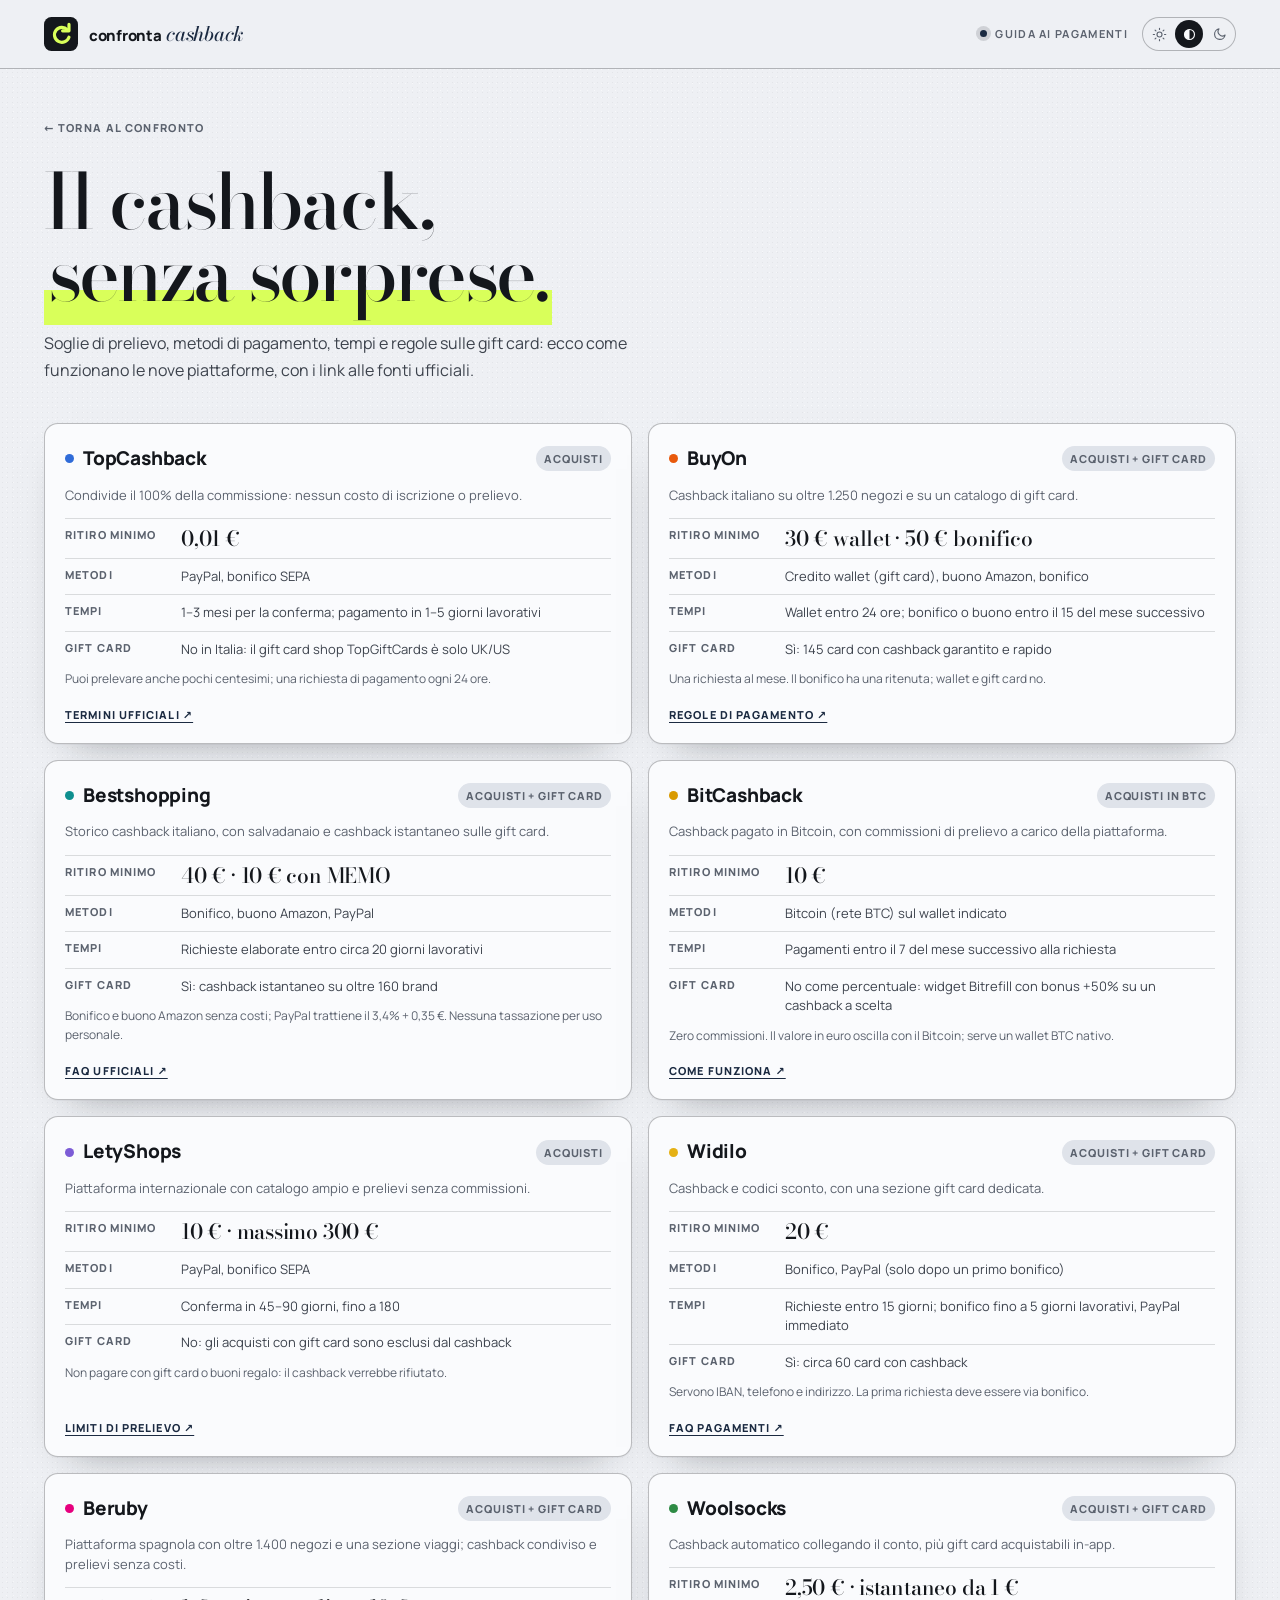
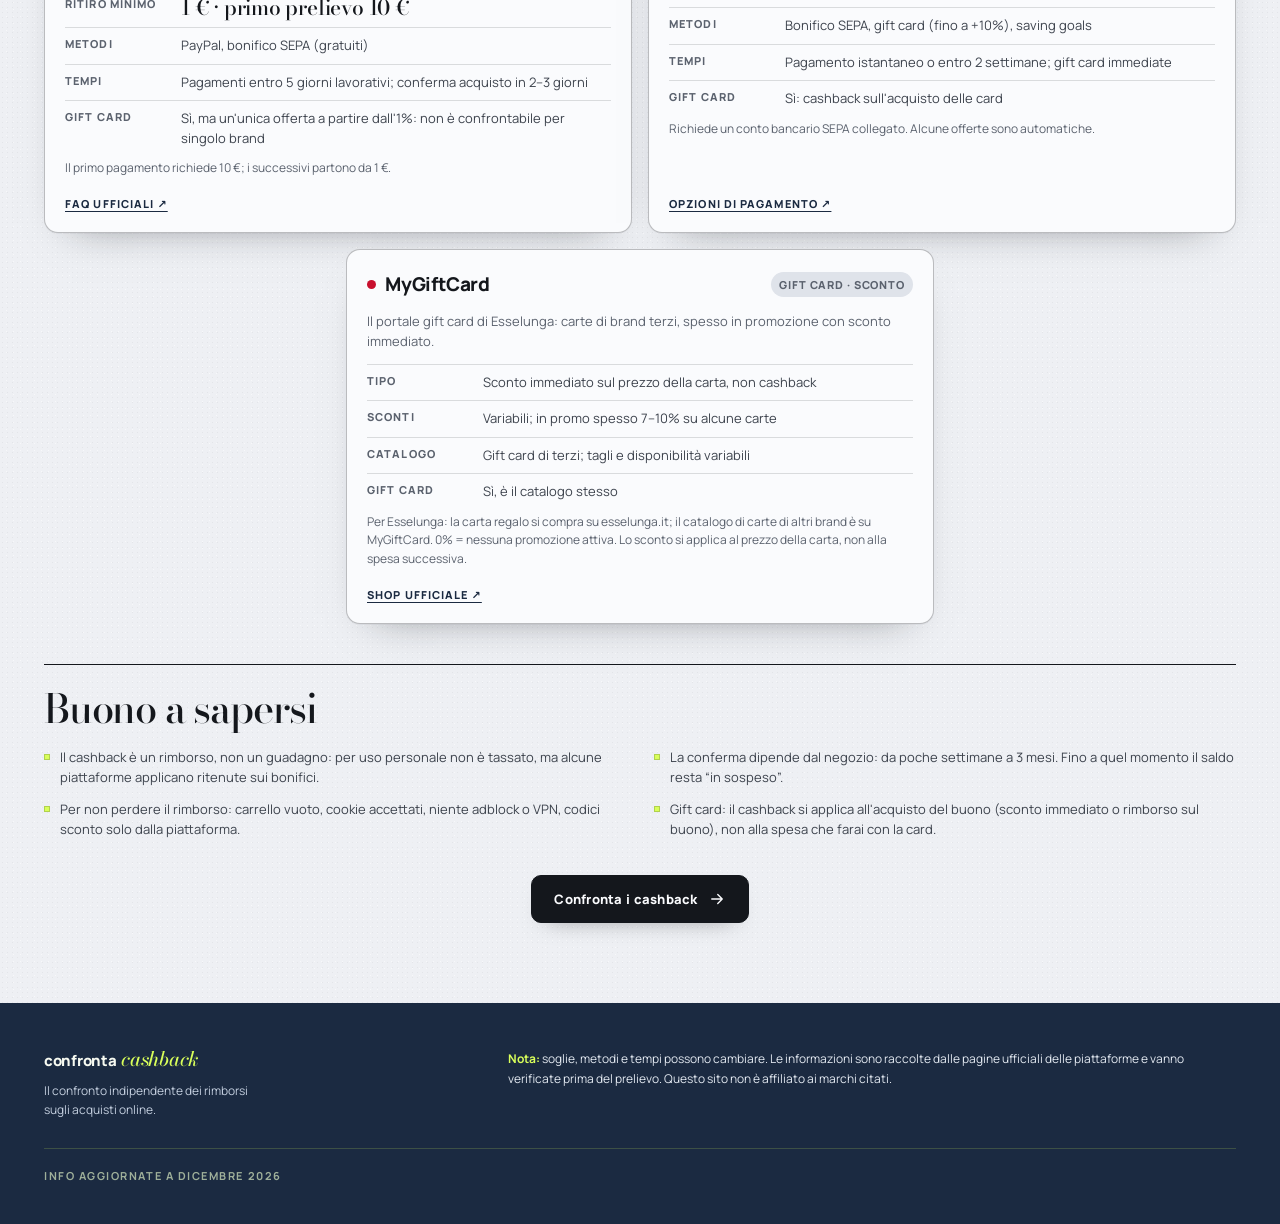
==== faq.html @ 0b1a6384 "data 2026-11-28T02:37:10Z" ====
<!DOCTYPE html>
<html lang="it">
<head>
  <meta charset="UTF-8" />
  <meta name="viewport" content="width=device-width, initial-scale=1" />
  <title>FAQ cashback — Soglie, prelievi e gift card | ConfrontaCashback</title>
  <meta name="description" content="Soglie minime di prelievo, metodi di pagamento, tempi e regole sulle gift card delle nove piattaforme di cashback e sconto confrontate." />
  <meta name="theme-color" content="#eef0f4" media="(prefers-color-scheme: light)" />
  <meta name="theme-color" content="#0e1216" media="(prefers-color-scheme: dark)" />
  <link rel="icon" href="favicon.svg" type="image/svg+xml" />
  <link rel="preload" href="fonts/bodoni-normal-latin.woff2" as="font" type="font/woff2" crossorigin />
  <link rel="preload" href="fonts/manrope-latin.woff2" as="font" type="font/woff2" crossorigin />
  <script src="theme.js?v=20261122"></script>
  <link rel="stylesheet" href="style.css?v=20261124f" />
</head>
<body>
  <a class="skip" href="#faq">Salta alle FAQ</a>

  <header class="topbar" id="topbar">
    <div class="wrap topbar-inner">
      <a class="brand" href="./" aria-label="ConfrontaCashback, home">
        <span class="brand-mark" aria-hidden="true">
          <svg viewBox="0 0 64 64" fill="none">
            <rect width="64" height="64" rx="14" fill="currentColor"/>
            <path d="M44 24a14 14 0 1 0 3 14" stroke="#D9FF5A" stroke-width="6" stroke-linecap="round"/>
            <path d="M47 14v12H35" stroke="#D9FF5A" stroke-width="6" stroke-linecap="round" stroke-linejoin="round"/>
          </svg>
        </span>
        <span class="brand-text"><span>confronta</span><strong>cashback</strong></span>
      </a>
      <div class="topbar-right">
        <p class="topbar-meta"><span class="live-dot" aria-hidden="true"></span><span>Guida ai pagamenti</span></p>
        <div class="theme-switch" role="group" aria-label="Tema">
          <button type="button" class="theme-btn" data-theme-choice="light" aria-label="Tema chiaro" aria-pressed="false" title="Tema chiaro">
            <svg viewBox="0 0 24 24" aria-hidden="true"><circle cx="12" cy="12" r="4" fill="none" stroke="currentColor" stroke-width="1.8"/><path d="M12 2v2M12 20v2M4.9 4.9l1.4 1.4M17.7 17.7l1.4 1.4M2 12h2M20 12h2M4.9 19.1l1.4-1.4M17.7 6.3l1.4-1.4" fill="none" stroke="currentColor" stroke-width="1.8" stroke-linecap="round"/></svg>
          </button>
          <button type="button" class="theme-btn" data-theme-choice="system" aria-label="Tema di sistema" aria-pressed="true" title="Segui il sistema">
            <svg viewBox="0 0 24 24" aria-hidden="true"><circle cx="12" cy="12" r="8" fill="none" stroke="currentColor" stroke-width="1.8"/><path d="M12 4a8 8 0 0 0 0 16z" fill="currentColor"/></svg>
          </button>
          <button type="button" class="theme-btn" data-theme-choice="dark" aria-label="Tema scuro" aria-pressed="false" title="Tema scuro">
            <svg viewBox="0 0 24 24" aria-hidden="true"><path d="M21 12.8A8.5 8.5 0 1 1 11.2 3a7 7 0 0 0 9.8 9.8z" fill="none" stroke="currentColor" stroke-width="1.8" stroke-linejoin="round"/></svg>
          </button>
        </div>
      </div>
    </div>
  </header>

  <main id="faq" class="wrap faq-page">
    <a class="back-link" href="./">← Torna al confronto</a>

    <header class="faq-hero">
      <h1>Il cashback,<br /><span class="h1-accent">senza sorprese.</span></h1>
      <p class="faq-intro">
        Soglie di prelievo, metodi di pagamento, tempi e regole sulle gift card:
        ecco come funzionano le nove piattaforme, con i link alle fonti ufficiali.
      </p>
    </header>

    <section class="faq-grid" aria-label="Regole delle piattaforme">

      <article class="faq-card">
        <header class="faq-card-head">
          <span class="pdot" style="--dot:#2f6bd8" aria-hidden="true"></span>
          <h2 id="topcashback">TopCashback</h2>
          <span class="faq-tag">Acquisti</span>
        </header>
        <p class="faq-desc">Condivide il 100% della commissione: nessun costo di iscrizione o prelievo.</p>
        <dl class="faq-list">
          <div><dt>Ritiro minimo</dt><dd class="faq-min">0,01 €</dd></div>
          <div><dt>Metodi</dt><dd>PayPal, bonifico SEPA</dd></div>
          <div><dt>Tempi</dt><dd>1–3 mesi per la conferma; pagamento in 1–5 giorni lavorativi</dd></div>
          <div><dt>Gift card</dt><dd>No in Italia: il gift card shop TopGiftCards è solo UK/US</dd></div>
        </dl>
        <p class="faq-note">Puoi prelevare anche pochi centesimi; una richiesta di pagamento ogni 24 ore.</p>
        <a class="faq-source" href="https://www.topcashback.it/termini/" target="_blank" rel="noopener">Termini ufficiali ↗</a>
      </article>

      <article class="faq-card">
        <header class="faq-card-head">
          <span class="pdot" style="--dot:#e8590c" aria-hidden="true"></span>
          <h2 id="buyon">BuyOn</h2>
          <span class="faq-tag">Acquisti + gift card</span>
        </header>
        <p class="faq-desc">Cashback italiano su oltre 1.250 negozi e su un catalogo di gift card.</p>
        <dl class="faq-list">
          <div><dt>Ritiro minimo</dt><dd class="faq-min">30 € wallet · 50 € bonifico</dd></div>
          <div><dt>Metodi</dt><dd>Credito wallet (gift card), buono Amazon, bonifico</dd></div>
          <div><dt>Tempi</dt><dd>Wallet entro 24 ore; bonifico o buono entro il 15 del mese successivo</dd></div>
          <div><dt>Gift card</dt><dd>Sì: 145 card con cashback garantito e rapido</dd></div>
        </dl>
        <p class="faq-note">Una richiesta al mese. Il bonifico ha una ritenuta; wallet e gift card no.</p>
        <a class="faq-source" href="https://www.buyon.it/support/quando-pagamento" target="_blank" rel="noopener">Regole di pagamento ↗</a>
      </article>

      <article class="faq-card">
        <header class="faq-card-head">
          <span class="pdot" style="--dot:#0e8f8f" aria-hidden="true"></span>
          <h2 id="bestshopping">Bestshopping</h2>
          <span class="faq-tag">Acquisti + gift card</span>
        </header>
        <p class="faq-desc">Storico cashback italiano, con salvadanaio e cashback istantaneo sulle gift card.</p>
        <dl class="faq-list">
          <div><dt>Ritiro minimo</dt><dd class="faq-min">40 € · 10 € con MEMO</dd></div>
          <div><dt>Metodi</dt><dd>Bonifico, buono Amazon, PayPal</dd></div>
          <div><dt>Tempi</dt><dd>Richieste elaborate entro circa 20 giorni lavorativi</dd></div>
          <div><dt>Gift card</dt><dd>Sì: cashback istantaneo su oltre 160 brand</dd></div>
        </dl>
        <p class="faq-note">Bonifico e buono Amazon senza costi; PayPal trattiene il 3,4% + 0,35 €. Nessuna tassazione per uso personale.</p>
        <a class="faq-source" href="https://it.bestshopping.com/faq.html" target="_blank" rel="noopener">FAQ ufficiali ↗</a>
      </article>

      <article class="faq-card">
        <header class="faq-card-head">
          <span class="pdot" style="--dot:#d99a00" aria-hidden="true"></span>
          <h2 id="bitcashback">BitCashback</h2>
          <span class="faq-tag">Acquisti in BTC</span>
        </header>
        <p class="faq-desc">Cashback pagato in Bitcoin, con commissioni di prelievo a carico della piattaforma.</p>
        <dl class="faq-list">
          <div><dt>Ritiro minimo</dt><dd class="faq-min">10 €</dd></div>
          <div><dt>Metodi</dt><dd>Bitcoin (rete BTC) sul wallet indicato</dd></div>
          <div><dt>Tempi</dt><dd>Pagamenti entro il 7 del mese successivo alla richiesta</dd></div>
          <div><dt>Gift card</dt><dd>No come percentuale: widget Bitrefill con bonus +50% su un cashback a scelta</dd></div>
        </dl>
        <p class="faq-note">Zero commissioni. Il valore in euro oscilla con il Bitcoin; serve un wallet BTC nativo.</p>
        <a class="faq-source" href="https://bitcashback.net/come-funziona" target="_blank" rel="noopener">Come funziona ↗</a>
      </article>

      <article class="faq-card">
        <header class="faq-card-head">
          <span class="pdot" style="--dot:#7c5cd6" aria-hidden="true"></span>
          <h2 id="letyshops">LetyShops</h2>
          <span class="faq-tag">Acquisti</span>
        </header>
        <p class="faq-desc">Piattaforma internazionale con catalogo ampio e prelievi senza commissioni.</p>
        <dl class="faq-list">
          <div><dt>Ritiro minimo</dt><dd class="faq-min">10 € · massimo 300 €</dd></div>
          <div><dt>Metodi</dt><dd>PayPal, bonifico SEPA</dd></div>
          <div><dt>Tempi</dt><dd>Conferma in 45–90 giorni, fino a 180</dd></div>
          <div><dt>Gift card</dt><dd>No: gli acquisti con gift card sono esclusi dal cashback</dd></div>
        </dl>
        <p class="faq-note">Non pagare con gift card o buoni regalo: il cashback verrebbe rifiutato.</p>
        <a class="faq-source" href="https://help.letyshops.com/hc/it/articles/212666685-Limiti-di-prelievo" target="_blank" rel="noopener">Limiti di prelievo ↗</a>
      </article>

      <article class="faq-card">
        <header class="faq-card-head">
          <span class="pdot" style="--dot:#e5b115" aria-hidden="true"></span>
          <h2 id="widilo">Widilo</h2>
          <span class="faq-tag">Acquisti + gift card</span>
        </header>
        <p class="faq-desc">Cashback e codici sconto, con una sezione gift card dedicata.</p>
        <dl class="faq-list">
          <div><dt>Ritiro minimo</dt><dd class="faq-min">20 €</dd></div>
          <div><dt>Metodi</dt><dd>Bonifico, PayPal (solo dopo un primo bonifico)</dd></div>
          <div><dt>Tempi</dt><dd>Richieste entro 15 giorni; bonifico fino a 5 giorni lavorativi, PayPal immediato</dd></div>
          <div><dt>Gift card</dt><dd>Sì: circa 60 card con cashback</dd></div>
        </dl>
        <p class="faq-note">Servono IBAN, telefono e indirizzo. La prima richiesta deve essere via bonifico.</p>
        <a class="faq-source" href="https://www.widilo.it/faq/i-miei-guadagni-e-pagamenti/tutto-cio-che-devi-sapere-sul-pagamento-del-tuo-saldo-cashback" target="_blank" rel="noopener">FAQ pagamenti ↗</a>
      </article>

      <article class="faq-card">
        <header class="faq-card-head">
          <span class="pdot" style="--dot:#e6007e" aria-hidden="true"></span>
          <h2 id="beruby">Beruby</h2>
          <span class="faq-tag">Acquisti + gift card</span>
        </header>
        <p class="faq-desc">Piattaforma spagnola con oltre 1.400 negozi e una sezione viaggi; cashback condiviso e prelievi senza costi.</p>
        <dl class="faq-list">
          <div><dt>Ritiro minimo</dt><dd class="faq-min">1 € · primo prelievo 10 €</dd></div>
          <div><dt>Metodi</dt><dd>PayPal, bonifico SEPA (gratuiti)</dd></div>
          <div><dt>Tempi</dt><dd>Pagamenti entro 5 giorni lavorativi; conferma acquisto in 2–3 giorni</dd></div>
          <div><dt>Gift card</dt><dd>Sì, ma un'unica offerta a partire dall'1%: non è confrontabile per singolo brand</dd></div>
        </dl>
        <p class="faq-note">Il primo pagamento richiede 10 €; i successivi partono da 1 €.</p>
        <a class="faq-source" href="https://it.beruby.com/web/faq" target="_blank" rel="noopener">FAQ ufficiali ↗</a>
      </article>

      <article class="faq-card">
        <header class="faq-card-head">
          <span class="pdot" style="--dot:#2e8b45" aria-hidden="true"></span>
          <h2 id="woolsocks">Woolsocks</h2>
          <span class="faq-tag">Acquisti + gift card</span>
        </header>
        <p class="faq-desc">Cashback automatico collegando il conto, più gift card acquistabili in-app.</p>
        <dl class="faq-list">
          <div><dt>Ritiro minimo</dt><dd class="faq-min">2,50 € · istantaneo da 1 €</dd></div>
          <div><dt>Metodi</dt><dd>Bonifico SEPA, gift card (fino a +10%), saving goals</dd></div>
          <div><dt>Tempi</dt><dd>Pagamento istantaneo o entro 2 settimane; gift card immediate</dd></div>
          <div><dt>Gift card</dt><dd>Sì: cashback sull'acquisto delle card</dd></div>
        </dl>
        <p class="faq-note">Richiede un conto bancario SEPA collegato. Alcune offerte sono automatiche.</p>
        <a class="faq-source" href="https://support.woolsocks.eu/hc/it/articles/4406855220370-Opzioni-di-pagamento" target="_blank" rel="noopener">Opzioni di pagamento ↗</a>
      </article>

      <article class="faq-card">
        <header class="faq-card-head">
          <span class="pdot" style="--dot:#c8102e" aria-hidden="true"></span>
          <h2 id="mygiftcard">MyGiftCard</h2>
          <span class="faq-tag">Gift card · sconto</span>
        </header>
        <p class="faq-desc">Il portale gift card di Esselunga: carte di brand terzi, spesso in promozione con sconto immediato.</p>
        <dl class="faq-list">
          <div><dt>Tipo</dt><dd>Sconto immediato sul prezzo della carta, non cashback</dd></div>
          <div><dt>Sconti</dt><dd>Variabili; in promo spesso 7–10% su alcune carte</dd></div>
          <div><dt>Catalogo</dt><dd>Gift card di terzi; tagli e disponibilità variabili</dd></div>
          <div><dt>Gift card</dt><dd>Sì, è il catalogo stesso</dd></div>
        </dl>
        <p class="faq-note">Per Esselunga: la carta regalo si compra su esselunga.it; il catalogo di carte di altri brand è su MyGiftCard. 0% = nessuna promozione attiva. Lo sconto si applica al prezzo della carta, non alla spesa successiva.</p>
        <a class="faq-source" href="https://esselunga.mygiftcard.it/shop" target="_blank" rel="noopener">Shop ufficiale ↗</a>
      </article>

    </section>

    <section class="faq-notes">
      <h2>Buono a sapersi</h2>
      <ul>
        <li>Il cashback è un rimborso, non un guadagno: per uso personale non è tassato, ma alcune piattaforme applicano ritenute sui bonifici.</li>
        <li>La conferma dipende dal negozio: da poche settimane a 3 mesi. Fino a quel momento il saldo resta “in sospeso”.</li>
        <li>Per non perdere il rimborso: carrello vuoto, cookie accettati, niente adblock o VPN, codici sconto solo dalla piattaforma.</li>
        <li>Gift card: il cashback si applica all'acquisto del buono (sconto immediato o rimborso sul buono), non alla spesa che farai con la card.</li>
      </ul>
    </section>

    <div class="faq-cta">
      <a class="btn btn-primary" href="./">Confronta i cashback
        <svg viewBox="0 0 24 24" aria-hidden="true"><path d="M5 12h14M13 6l6 6-6 6" fill="none" stroke="currentColor" stroke-width="1.8" stroke-linecap="round" stroke-linejoin="round"/></svg>
      </a>
    </div>
  </main>

  <footer class="site-footer">
    <div class="wrap footer-inner">
      <div class="footer-brand">
        <span class="brand-text"><span>confronta</span><strong>cashback</strong></span>
        <p>Il confronto indipendente dei rimborsi sugli acquisti online.</p>
      </div>
      <p class="footer-note">
        <strong>Nota:</strong> soglie, metodi e tempi possono cambiare. Le informazioni sono
        raccolte dalle pagine ufficiali delle piattaforme e vanno verificate prima del prelievo.
        Questo sito non è affiliato ai marchi citati.
      </p>
      <p id="faq-date" class="footer-meta"></p>
    </div>
  </footer>

  <script>
    (function () {
      var el = document.getElementById("faq-date");
      if (el) {
        el.textContent = "Info aggiornate a " + new Date().toLocaleDateString("it-IT", {
          month: "long", year: "numeric"
        });
      }
    })();
  </script>
  <!-- Cloudflare Web Analytics --><script type='module' src='https://static.cloudflareinsights.com/beacon.min.js' data-cf-beacon='{"token": "85495067e95d4c76977c3bfecfad4ef0"}'></script><!-- End Cloudflare Web Analytics -->
</body>
</html>
---- style.css ----
/* ---------------------------------------------------------------
   ConfrontaCashback — "ledger" visual system
   Sage ledger paper, didone editorial serif, lime money signal.
   --------------------------------------------------------------- */

@font-face {
  font-family: "Bodoni Moda";
  font-style: normal;
  font-weight: 400 900;
  font-display: swap;
  src: url("fonts/bodoni-normal-latin.woff2") format("woff2");
  unicode-range: U+0000-00FF, U+0131, U+0152-0153, U+02BB-02BC, U+02C6, U+02DA,
    U+02DC, U+0304, U+0308, U+0329, U+2000-206F, U+20AC, U+2122, U+2191, U+2193,
    U+2212, U+2215, U+FEFF, U+FFFD;
}
@font-face {
  font-family: "Bodoni Moda";
  font-style: normal;
  font-weight: 400 900;
  font-display: swap;
  src: url("fonts/bodoni-normal-latin-ext.woff2") format("woff2");
  unicode-range: U+0100-02BA, U+02BD-02C5, U+02C7-02CC, U+02CE-02D7, U+02DD-02FF,
    U+0304, U+0308, U+0329, U+1D00-1DBF, U+1E00-1E9F, U+1EF2-1EFF, U+2020,
    U+20A0-20AB, U+20AD-20C4, U+2113, U+2C60-2C7F, U+A720-A7FF;
}
@font-face {
  font-family: "Bodoni Moda";
  font-style: italic;
  font-weight: 400 900;
  font-display: swap;
  src: url("fonts/bodoni-italic-latin.woff2") format("woff2");
  unicode-range: U+0000-00FF, U+0131, U+0152-0153, U+02BB-02BC, U+02C6, U+02DA,
    U+02DC, U+0304, U+0308, U+0329, U+2000-206F, U+20AC, U+2122, U+2191, U+2193,
    U+2212, U+2215, U+FEFF, U+FFFD;
}
@font-face {
  font-family: "Bodoni Moda";
  font-style: italic;
  font-weight: 400 900;
  font-display: swap;
  src: url("fonts/bodoni-italic-latin-ext.woff2") format("woff2");
  unicode-range: U+0100-02BA, U+02BD-02C5, U+02C7-02CC, U+02CE-02D7, U+02DD-02FF,
    U+0304, U+0308, U+0329, U+1D00-1DBF, U+1E00-1E9F, U+1EF2-1EFF, U+2020,
    U+20A0-20AB, U+20AD-20C4, U+2113, U+2C60-2C7F, U+A720-A7FF;
}
@font-face {
  font-family: "Manrope";
  font-style: normal;
  font-weight: 400 800;
  font-display: swap;
  src: url("fonts/manrope-latin.woff2") format("woff2");
  unicode-range: U+0000-00FF, U+0131, U+0152-0153, U+02BB-02BC, U+02C6, U+02DA,
    U+02DC, U+0304, U+0308, U+0329, U+2000-206F, U+20AC, U+2122, U+2191, U+2193,
    U+2212, U+2215, U+FEFF, U+FFFD;
}
@font-face {
  font-family: "Manrope";
  font-style: normal;
  font-weight: 400 800;
  font-display: swap;
  src: url("fonts/manrope-latin-ext.woff2") format("woff2");
  unicode-range: U+0100-02BA, U+02BD-02C5, U+02C7-02CC, U+02CE-02D7, U+02DD-02FF,
    U+0304, U+0308, U+0329, U+1D00-1DBF, U+1E00-1E9F, U+1EF2-1EFF, U+2020,
    U+20A0-20AB, U+20AD-20C4, U+2113, U+2C60-2C7F, U+A720-A7FF;
}

:root {
  color-scheme: light;
  --paper: #eef0f4;
  --paper-2: #fafbfd;
  --paper-3: #dfe3ea;
  --ink: #14171c;
  --ink-2: #3d434d;
  --muted: #5b626e;
  --line: rgba(20, 23, 28, 0.14);
  --line-strong: rgba(20, 23, 28, 0.28);
  --deep: #1b2a41;
  --lime: #d9ff5a;
  --on-lime: #14171c;
  --radius: 14px;
  --header-h: 68px;
  --shadow-soft: 0 1px 0 rgba(20, 23, 28, 0.04), 0 18px 40px -28px rgba(20, 23, 28, 0.5);
  --sans: "Manrope", ui-sans-serif, system-ui, -apple-system, "Segoe UI", sans-serif;
  --serif: "Bodoni Moda", ui-serif, Georgia, "Times New Roman", serif;
  --topbar-bg: #eef0f4;
  --toolbar-bg: rgba(250, 251, 253, 0.94);
  --footer-bg: #1b2a41;
  --footer-ink: #f7faf1;
  --thead-bg: #14171c;
  --thead-ink: #fafbfd;
  --btn-bg: #14171c;
  --btn-ink: #fafbfd;
  --btn-hover-bg: #123d2c;
  --active-bg: #14171c;
  --active-ink: #fafbfd;
  --row-hover: #f1f4f9;
  --input-focus-bg: #ffffff;
  --placeholder: #646b78;
  --scroll-thumb: rgba(20, 23, 28, 0.38);
  --dot-a: rgba(20, 23, 28, 0.05);
  --dot-b: rgba(255, 255, 255, 0.5);
  --none: rgba(20, 23, 28, 0.22);
  --panel-border: #14171c;
  --brand-mark-bg: #14171c;
  --select-arrow: url("data:image/svg+xml,%3Csvg xmlns='http://www.w3.org/2000/svg' viewBox='0 0 24 24' fill='none' stroke='%2314171c' stroke-width='1.8' stroke-linecap='round' stroke-linejoin='round'%3E%3Cpath d='M6 9l6 6 6-6'/%3E%3C/svg%3E");
}

[data-theme="dark"] {
  color-scheme: dark;
  --paper: #0e1216;
  --paper-2: #151a1f;
  --paper-3: #1c232a;
  --ink: #e9eef5;
  --ink-2: #c2cad5;
  --muted: #98a2b0;
  --line: rgba(233, 238, 245, 0.14);
  --line-strong: rgba(233, 238, 245, 0.26);
  --deep: #e9eef5;
  --shadow-soft: 0 1px 0 rgba(0, 0, 0, 0.25), 0 18px 40px -28px rgba(0, 0, 0, 0.85);
  --topbar-bg: #0e1216;
  --toolbar-bg: rgba(21, 26, 31, 0.94);
  --footer-bg: #090c0f;
  --footer-ink: #eef2f7;
  --thead-bg: #090d11;
  --thead-ink: #e9eef5;
  --btn-bg: #d9ff5a;
  --btn-ink: #14171c;
  --btn-hover-bg: #c9f23a;
  --active-bg: #2a343f;
  --active-ink: #e9eef5;
  --row-hover: #1d242b;
  --input-focus-bg: #11161b;
  --placeholder: #8b95a5;
  --scroll-thumb: rgba(233, 238, 245, 0.35);
  --dot-a: rgba(233, 238, 245, 0.045);
  --dot-b: rgba(255, 255, 255, 0.015);
  --none: rgba(233, 238, 245, 0.22);
  --panel-border: rgba(233, 238, 245, 0.22);
  --brand-mark-bg: #202a35;
  --select-arrow: url("data:image/svg+xml,%3Csvg xmlns='http://www.w3.org/2000/svg' viewBox='0 0 24 24' fill='none' stroke='%23e9eef5' stroke-width='1.8' stroke-linecap='round' stroke-linejoin='round'%3E%3Cpath d='M6 9l6 6 6-6'/%3E%3C/svg%3E");
}

*,
*::before,
*::after { box-sizing: border-box; }

html {
  scroll-behavior: smooth;
  text-size-adjust: 100%;
  -webkit-text-size-adjust: 100%;
}

body {
  margin: 0;
  font-family: var(--sans);
  font-size: 15px;
  line-height: 1.55;
  color: var(--ink);
  background-color: var(--paper);
  background-image:
    radial-gradient(var(--dot-a) 0.6px, transparent 0.7px),
    radial-gradient(var(--dot-b) 0.6px, transparent 0.7px);
  background-size: 5px 5px, 7px 7px;
  background-position: 0 0, 3px 3px;
  -webkit-font-smoothing: antialiased;
}

h1, h2, h3 { margin: 0; font-weight: 600; }
p { margin: 0; }
a { color: inherit; }
button, input, select { font: inherit; }
a, button, input, select, label { touch-action: manipulation; }

.wrap { width: 100%; max-width: 1240px; margin: 0 auto; padding: 0 24px; }

.sr-only {
  position: absolute; width: 1px; height: 1px; padding: 0; margin: -1px;
  overflow: hidden; clip: rect(0, 0, 0, 0); white-space: nowrap; border: 0;
}

::selection { background: var(--lime); color: var(--ink); }

:focus-visible {
  outline: 2px solid var(--ink);
  outline-offset: 3px;
}

.skip {
  position: fixed; top: 10px; left: 10px; z-index: 200;
  transform: translateY(-160%);
  background: var(--ink); color: var(--paper-2);
  padding: 10px 16px; border-radius: 8px;
  font-size: 13px; font-weight: 700; text-decoration: none;
  transition: transform 160ms ease-out;
}
.skip:focus { transform: translateY(0); }

/* ------------------------------- topbar ------------------------------- */

.topbar {
  position: sticky; top: 0; z-index: 60;
  background: var(--topbar-bg);
  border-bottom: 1px solid var(--line-strong);
  transition: box-shadow 220ms ease-out;
}
.topbar.is-stuck { box-shadow: 0 14px 34px -26px rgba(0, 0, 0, 0.55); }

.topbar-inner {
  display: flex; align-items: center; justify-content: space-between;
  gap: 24px; height: var(--header-h);
}

.brand { display: inline-flex; align-items: center; gap: 11px; text-decoration: none; }
.brand-mark { width: 34px; height: 34px; color: var(--brand-mark-bg); flex: none; }
.brand-mark svg { display: block; width: 100%; height: 100%; }
.brand-text {
  display: inline-flex; align-items: baseline; gap: 5px;
  line-height: 1; letter-spacing: -0.02em;
}
.brand-text span { font-size: 15px; font-weight: 800; }
.brand-text strong { font-family: var(--serif); font-size: 20px; font-weight: 500; font-style: italic; color: var(--deep); }

.topbar-right { display: flex; align-items: center; gap: 14px; }

.topbar-meta {
  display: inline-flex; align-items: center; gap: 8px;
  font-size: 11px; font-weight: 700; letter-spacing: 0.12em; text-transform: uppercase;
  color: var(--muted); white-space: nowrap;
}
.live-dot {
  width: 7px; height: 7px; border-radius: 50%;
  background: var(--deep);
  box-shadow: 0 0 0 4px var(--line);
}

.theme-switch {
  display: inline-flex; gap: 2px; padding: 2px;
  background: var(--paper);
  border: 1px solid var(--line-strong);
  border-radius: 999px;
}
.theme-btn {
  width: 28px; height: 28px; padding: 0;
  display: grid; place-items: center;
  border: 0; border-radius: 50%;
  background: transparent; color: var(--muted);
  cursor: pointer;
  transition: background-color 140ms ease-out, color 140ms ease-out;
}
.theme-btn svg { width: 15px; height: 15px; }
.theme-btn:hover { color: var(--ink); }
.theme-btn.is-active { background: var(--active-bg); color: var(--active-ink); }
.theme-btn:focus-visible { outline: 2px solid var(--ink); outline-offset: 2px; }

/* -------------------------------- hero -------------------------------- */

.hero {
  display: grid; grid-template-columns: minmax(0, 1.18fr) minmax(0, 0.82fr);
  gap: 56px; align-items: start;
  padding-top: 78px; padding-bottom: 54px;
}

.hero-copy > * { animation: rise 700ms cubic-bezier(0.16, 1, 0.3, 1) both; }
.hero-copy > *:nth-child(2) { animation-delay: 70ms; }
.hero-copy > *:nth-child(3) { animation-delay: 140ms; }
.hero-copy > *:nth-child(4) { animation-delay: 210ms; }

.hero h1 {
  font-family: var(--serif);
  font-size: clamp(42px, 5vw, 72px);
  font-weight: 500;
  font-variation-settings: "opsz" 96;
  line-height: 0.96;
  letter-spacing: -0.03em;
  text-wrap: balance;
}
.h1-accent {
  color: var(--on-lime);
  background: linear-gradient(transparent 64%, var(--lime) 64%, var(--lime) 94%, transparent 94%);
  padding: 0 0.05em;
}
[data-theme="dark"] .h1-accent {
  background: none;
  color: var(--lime);
  padding: 0;
}

.lede {
  max-width: 54ch; margin-top: 26px;
  font-size: 17px; line-height: 1.6; color: var(--ink-2);
}

.hero-actions { display: flex; flex-wrap: wrap; gap: 12px; margin-top: 30px; }

.btn {
  display: inline-flex; align-items: center; justify-content: center; gap: 10px;
  height: 48px; padding: 0 22px; border-radius: 10px;
  border: 1px solid transparent;
  font-size: 13px; font-weight: 800; letter-spacing: 0.02em;
  text-decoration: none; cursor: pointer;
  transition: transform 160ms ease-out, background-color 160ms ease-out,
    border-color 160ms ease-out, box-shadow 160ms ease-out;
}
.btn svg { width: 18px; height: 18px; }
.btn-primary {
  background: var(--btn-bg); color: var(--btn-ink); border-color: var(--btn-bg);
  box-shadow: 0 10px 24px -16px rgba(0, 0, 0, 0.5);
}
.btn-primary:hover { background: var(--btn-hover-bg); border-color: var(--btn-hover-bg); transform: translateY(-1px); }
.btn-ghost { background: transparent; color: var(--ink); border-color: var(--line-strong); }
.btn-ghost:hover { background: var(--paper-2); border-color: var(--ink); }

.hero-note {
  margin-top: 18px; font-size: 12px; letter-spacing: 0.04em;
  color: var(--muted);
}
/* receipt */
.receipt {
  position: relative;
  justify-self: end;
  width: 100%; max-width: 430px;
  padding: 22px 22px 18px;
  background: var(--paper-2);
  border: 1px solid var(--ink);
  border-radius: 3px;
  box-shadow: 12px 14px 0 rgba(27, 42, 65, 0.10), var(--shadow-soft);
  transform: rotate(-1.3deg);
  transition: transform 420ms cubic-bezier(0.16, 1, 0.3, 1), box-shadow 420ms ease-out;
  animation: rise 700ms 260ms cubic-bezier(0.16, 1, 0.3, 1) both;
}
.receipt:hover { transform: rotate(0deg); box-shadow: 12px 14px 0 rgba(27, 42, 65, 0.07), var(--shadow-soft); }
.receipt::before,
.receipt::after {
  content: ""; position: absolute; bottom: 46px; width: 13px; height: 13px;
  background: var(--paper); border: 1px solid var(--ink); border-radius: 50%;
}
.receipt::before { left: -7px; }
.receipt::after { right: -7px; }

.receipt-top {
  display: flex; justify-content: space-between; gap: 12px;
  padding-bottom: 10px; margin-bottom: 4px;
  border-bottom: 2px solid var(--ink);
  font-size: 11px; font-weight: 800; letter-spacing: 0.17em; text-transform: uppercase;
  color: var(--ink-2);
}

.top-offers { list-style: none; margin: 0; padding: 0; }
.top-offers li {
  display: grid; grid-template-columns: 24px minmax(0, 1fr) auto;
  align-items: center; gap: 10px;
  padding: 11px 0;
  border-bottom: 1px dashed var(--line-strong);
}
.top-offers li:last-child { border-bottom: 0; }
.off-rank {
  font-family: var(--serif); font-style: italic; font-size: 16px;
  color: var(--deep); line-height: 1;
}
.off-name {
  display: block; font-size: 13px; font-weight: 800; line-height: 1.25;
  overflow: hidden; text-overflow: ellipsis; white-space: nowrap;
}
.off-platform {
  display: flex; align-items: center; gap: 5px; margin-top: 2px;
  font-size: 11px; font-weight: 700; letter-spacing: 0.1em; text-transform: uppercase;
  color: var(--muted);
}
.off-platform .pdot { width: 6px; height: 6px; }
.off-rate {
  display: block; justify-self: end; text-align: right;
  font-family: var(--serif); font-size: 27px; font-weight: 500;
  line-height: 1; letter-spacing: -0.02em; white-space: nowrap;
  font-variant-numeric: tabular-nums;
}
.off-rate .off-up {
  display: block; margin-bottom: 2px;
  font-family: var(--sans); font-size: 11px; font-weight: 800;
  letter-spacing: 0.12em; text-transform: uppercase; color: var(--muted);
}
.top-offers li:first-child .off-rate {
  background: var(--lime); color: var(--on-lime);
  padding: 3px 8px 4px; border-radius: 5px;
  box-shadow: inset 0 0 0 1px rgba(20, 23, 28, 0.16);
}

.receipt-foot {
  display: flex; justify-content: space-between; gap: 10px;
  margin-top: 8px; padding-top: 11px;
  border-top: 1px dashed var(--line-strong);
  font-size: 11px; font-weight: 700; letter-spacing: 0.12em; text-transform: uppercase;
  color: var(--muted);
}

/* ------------------------------- ticker ------------------------------- */

.ticker {
  overflow: hidden;
  border-top: 1px solid var(--on-lime);
  border-bottom: 1px solid var(--on-lime);
  background: var(--lime);
  color: var(--on-lime);
}
.ticker-track {
  display: flex; align-items: center; width: max-content;
  padding: 9px 0;
  animation: ticker 58s linear infinite;
}
.ticker:hover .ticker-track { animation-play-state: paused; }
.tick {
  display: inline-flex; align-items: baseline; gap: 7px;
  padding: 0 22px;
  font-size: 11px; font-weight: 800; letter-spacing: 0.09em; text-transform: uppercase;
  white-space: nowrap;
}
.tick::after {
  content: ""; width: 5px; height: 5px; margin-left: 22px;
  background: var(--on-lime); transform: rotate(45deg) translateY(-1px);
}
.tick b { font-family: var(--serif); font-size: 14px; font-weight: 600; letter-spacing: 0; text-transform: none; }

/* -------------------------------- stats ------------------------------- */

.stats {
  display: grid; grid-template-columns: repeat(4, minmax(0, 1fr));
  margin-top: 0; padding-top: 26px; padding-bottom: 26px;
}
.stat { padding: 0 26px; border-left: 1px solid var(--line-strong); }
.stat:first-child { padding-left: 0; border-left: 0; }
.stat b {
  display: block;
  font-family: var(--serif); font-size: clamp(32px, 3.4vw, 46px);
  font-weight: 450; line-height: 1; letter-spacing: -0.03em;
  font-variant-numeric: tabular-nums;
}
.stat span {
  display: block; margin-top: 7px;
  font-size: 11px; font-weight: 800; letter-spacing: 0.14em; text-transform: uppercase;
  color: var(--muted);
}

/* --------------------------------- how -------------------------------- */

.how {
  padding-top: 44px; padding-bottom: 74px;
  border-top: 1px solid var(--ink);
}
.steps {
  list-style: none; margin: 0; padding: 0;
  display: grid; grid-template-columns: repeat(3, minmax(0, 1fr)); gap: 34px;
}
.steps li { padding-top: 18px; border-top: 1px solid var(--line-strong); }
.step-num {
  display: block; margin-bottom: 14px;
  font-family: var(--serif); font-style: italic; font-size: 38px;
  font-weight: 400; line-height: 1; color: var(--deep);
  font-variant-numeric: tabular-nums;
}
.steps h3 { font-size: 17px; font-weight: 800; letter-spacing: -0.01em; }
.steps p { margin-top: 6px; max-width: 34ch; font-size: 13.5px; color: var(--muted); }

/* ----------------------------- table section -------------------------- */

.table-section {
  padding: 54px 0 80px;
  background: var(--paper-2);
  border-top: 1px solid var(--line-strong);
  border-bottom: 1px solid var(--line-strong);
}

.giftcard-note {
  margin: 0 0 16px;
  padding: 11px 14px;
  background: var(--paper-3);
  border: 1px solid var(--line-strong);
  border-radius: 10px;
  font-size: 12px; line-height: 1.55; color: var(--ink-2);
}
.giftcard-note strong { color: var(--ink); }

/* toolbar */
.toolbar {
  display: grid;
  grid-template-columns: minmax(0, 1.55fr) minmax(0, 1fr) minmax(0, 1fr);
  grid-template-areas:
    "search category sort"
    "platforms platforms platforms";
  gap: 12px 14px;
  padding: 14px;
  background: var(--toolbar-bg);
  border: 1px solid var(--line-strong);
  border-radius: var(--radius);
  box-shadow: 0 18px 40px -32px rgba(0, 0, 0, 0.45);
}

.field { display: flex; flex-direction: column; gap: 6px; min-width: 0; }
.field-search { grid-area: search; }
.field:nth-of-type(2) { grid-area: category; }
.field:nth-of-type(3) { grid-area: sort; }
.field label,
.field-label {
  font-size: 11px; font-weight: 800; letter-spacing: 0.14em; text-transform: uppercase;
  color: var(--muted);
}

.input-wrap { position: relative; }
.input-wrap svg {
  position: absolute; left: 12px; top: 50%; transform: translateY(-50%);
  width: 17px; height: 17px; color: var(--muted); pointer-events: none;
}
.field .input-wrap input { padding-left: 38px; }

.field input,
.field select {
  width: 100%; height: 43px; padding: 0 12px;
  color: var(--ink);
  background: var(--paper);
  border: 1px solid var(--line-strong);
  border-radius: 9px;
  font-size: 13.5px; font-weight: 600;
  transition: border-color 140ms ease-out, box-shadow 140ms ease-out, background-color 140ms ease-out;
}
.field input::placeholder { color: var(--placeholder); font-weight: 500; }
.field input:hover,
.field select:hover { border-color: var(--ink); }
.field input:focus,
.field select:focus {
  outline: none; border-color: var(--ink); background: var(--input-focus-bg);
  box-shadow: 0 0 0 3px var(--lime);
}
.field select {
  appearance: none;
  background-image: var(--select-arrow);
  background-repeat: no-repeat;
  background-position: right 11px center;
  background-size: 15px;
  padding-right: 33px;
  cursor: pointer;
}

.platforms {
  grid-area: platforms;
  display: flex; align-items: center; flex-wrap: wrap; gap: 10px;
  min-width: 0;
}
.chips { display: flex; flex-wrap: wrap; gap: 7px; }
.chip {
  display: inline-flex; align-items: center; gap: 7px;
  padding: 7px 11px;
  border: 1px solid var(--line-strong); border-radius: 999px;
  background: transparent; color: var(--muted);
  font-size: 11px; font-weight: 800; letter-spacing: 0.02em;
  cursor: pointer; user-select: none;
  transition: background-color 140ms ease-out, color 140ms ease-out,
    border-color 140ms ease-out, opacity 140ms ease-out;
}
.chip input { position: absolute; opacity: 0; pointer-events: none; }
.chip .pdot { width: 7px; height: 7px; flex: none; }
.chip:hover { border-color: var(--ink); color: var(--ink); }
.chip:focus-within { outline: 2px solid var(--ink); outline-offset: 2px; }
.chip.is-off { opacity: 0.42; border-style: dashed; }
.chip.is-on { background: var(--active-bg); color: var(--active-ink); border-color: var(--active-bg); }

.pdot { display: inline-block; border-radius: 50%; background: var(--dot, var(--deep)); }

/* result bar */
.result-bar {
  display: flex; align-items: baseline; justify-content: space-between;
  gap: 18px; margin: 14px 0 9px;
  font-size: 11px; font-weight: 800; letter-spacing: 0.12em; text-transform: uppercase;
  color: var(--muted);
}
.result-bar #count { color: var(--ink); }
.result-hint { text-align: right; letter-spacing: 0.04em; text-transform: none; font-weight: 600; font-size: 12px; }

/* table panel */
.table-panel {
  max-height: calc(100vh - 196px);
  overflow: auto;
  background: var(--paper-2);
  border: 1px solid var(--panel-border);
  border-radius: var(--radius);
  box-shadow: 0 22px 50px -40px rgba(0, 0, 0, 0.55);
  scrollbar-width: thin;
  scrollbar-color: var(--scroll-thumb) transparent;
}
.table-panel::-webkit-scrollbar { width: 10px; height: 10px; }
.table-panel::-webkit-scrollbar-thumb {
  background: var(--scroll-thumb); border-radius: 999px;
  border: 2px solid var(--paper-2);
}
.table-panel::-webkit-scrollbar-track { background: transparent; }

table {
  width: 100%; min-width: 840px;
  border-collapse: separate; border-spacing: 0;
  font-size: 13.5px;
}

thead th {
  position: sticky; top: 0; z-index: 10;
  padding: 13px 16px;
  background: var(--thead-bg); color: var(--thead-ink);
  text-align: left; white-space: nowrap;
  font-size: 11px; font-weight: 800; letter-spacing: 0.14em; text-transform: uppercase;
  border-bottom: 1px solid var(--thead-bg);
}
thead th:first-child { width: 31%; }
thead th.platform a {
  display: inline-flex; align-items: center; gap: 7px;
  color: var(--thead-ink); text-decoration: none;
}
thead th.platform a:hover { text-decoration: underline; text-underline-offset: 3px; }

tbody td {
  padding: 11px 16px;
  border-bottom: 1px solid var(--line);
  vertical-align: middle;
}

.merchant-row { transition: background-color 120ms ease-out; }
.merchant-row:hover td { background: #f1f4f9; }

.m-name {
  display: block; font-size: 13.5px; font-weight: 800; letter-spacing: -0.005em;
  line-height: 1.25;
}
.m-meta { display: flex; align-items: center; flex-wrap: wrap; gap: 6px; margin-top: 3px; }
.m-cat { font-size: 11px; font-weight: 600; color: var(--muted); }
.kind-badge {
  display: inline-flex; align-items: center;
  padding: 2px 7px; border-radius: 999px;
  font-size: 11px; font-weight: 800; letter-spacing: 0.06em; text-transform: uppercase;
  line-height: 1.4;
}
.kind-purchase { background: var(--paper-3); color: var(--ink-2); }
.kind-gift { background: var(--lime); color: var(--on-lime); }

.group-row td {
  padding: 8px 16px;
  background: var(--paper-3);
  border-top: 1px solid var(--line-strong);
  border-bottom: 1px solid var(--line-strong);
  font-size: 11px; font-weight: 800; letter-spacing: 0.15em; text-transform: uppercase;
  color: var(--ink-2);
}
.group-name { display: inline-flex; align-items: center; gap: 8px; }
.group-name::before {
  content: ""; width: 6px; height: 6px; background: var(--deep);
  transform: rotate(45deg);
}
.group-count { float: right; color: var(--muted); letter-spacing: 0.08em; }

.rate-link { display: inline-flex; text-decoration: none; border-radius: 6px; }
.rate-link:hover .rate { text-decoration: underline; text-underline-offset: 2px; }

.rate {
  display: inline-flex; align-items: baseline; gap: 2px;
  padding: 3px 0;
  font-variant-numeric: tabular-nums; white-space: nowrap;
}
.rate .prefix {
  margin-right: 2px;
  font-size: 11px; font-weight: 700; letter-spacing: 0.08em; text-transform: uppercase;
  color: var(--muted);
}
.rate .num { font-size: 13.5px; font-weight: 800; letter-spacing: -0.01em; }
.rate .unit { font-size: 11px; font-weight: 700; }

.rate.is-best {
  padding: 3px 8px 4px;
  background: var(--lime); color: var(--on-lime);
  border-radius: 6px;
  box-shadow: inset 0 0 0 1px rgba(20, 23, 28, 0.2);
}
.rate.is-best .prefix { color: var(--on-lime); opacity: 0.72; }
.best-ico { width: 10px; height: 10px; margin-left: 3px; align-self: center; }

.cell-none .none { color: var(--none); font-weight: 700; }

.empty {
  padding: 56px 24px; text-align: center;
  font-size: 13px; color: var(--muted);
}

.load-more-wrap {
  display: flex; justify-content: center;
  margin-top: 16px;
}
.load-more-wrap[hidden] { display: none; }
#load-more { min-width: 240px; }

/* -------------------------------- footer ------------------------------ */

.site-footer {
  padding: 46px 0 40px;
  background: var(--footer-bg); color: var(--footer-ink);
}
.footer-inner {
  display: grid; grid-template-columns: minmax(0, 0.8fr) minmax(0, 1.4fr);
  gap: 20px 48px; align-items: start;
}
.footer-brand .brand-text span { color: var(--footer-ink); }
.footer-brand .brand-text strong { color: var(--lime); }
.footer-brand p { margin-top: 10px; max-width: 30ch; font-size: 12px; color: #c3cede; }
.footer-note { font-size: 12px; line-height: 1.65; color: #e2e8f0; }
.footer-note strong { color: var(--lime); }
.footer-meta {
  grid-column: 1 / -1; padding-top: 18px; margin-top: 8px;
  border-top: 1px solid rgba(217, 255, 90, 0.18);
  font-size: 11px; font-weight: 700; letter-spacing: 0.14em; text-transform: uppercase;
  color: #9fb09a;
}

/* ------------------------------- motion ------------------------------- */

@keyframes rise {
  from { opacity: 0; transform: translateY(14px); }
  to { opacity: 1; transform: translateY(0); }
}
@keyframes ticker {
  from { transform: translateX(0); }
  to { transform: translateX(-50%); }
}

/* Pinch-to-zoom: meno lavoro di rasterizzazione mentre le dita sono attive. */
.is-zooming .ticker-track { animation-play-state: paused; }
.is-zooming .receipt { transition: none; }

@media (pointer: coarse) {
  body { background-image: none; }
  .ticker-track { animation-duration: 90s; }
}

/* ------------------------------ responsive ---------------------------- */

@media (max-width: 1040px) {
  .hero { grid-template-columns: minmax(0, 1fr); gap: 40px; }
  .receipt { justify-self: start; max-width: 470px; transform: rotate(-0.8deg); }
}

@media (max-width: 880px) {
  .topnav { display: none; }
  .stats { grid-template-columns: repeat(2, minmax(0, 1fr)); row-gap: 22px; }
  .stat:nth-child(3) { padding-left: 0; border-left: 0; }
  .steps { grid-template-columns: minmax(0, 1fr); gap: 24px; }
  .toolbar {
    grid-template-columns: minmax(0, 1fr);
    grid-template-areas: "search" "category" "sort" "platforms";
  }
  .footer-inner { grid-template-columns: minmax(0, 1fr); }
}

@media (max-width: 760px) {
  .wrap { padding-left: 18px; padding-right: 18px; }
  .hero { padding-top: 48px; padding-bottom: 42px; }
  .hero h1 { font-size: clamp(42px, 12vw, 62px); }
  .lede { font-size: 15.5px; }
  .toolbar { position: static; }
  .result-hint { display: none; }
  .table-panel {
    max-height: none; overflow: visible;
    background: transparent; border: 0; box-shadow: none;
  }
  table { min-width: 0; display: block; }
  thead { display: none; }
  tbody { display: block; }

  .group-row { display: block; margin: 18px 0 8px; }
  .group-row td {
    display: block; background: transparent;
    border: 0; padding: 0 2px;
    font-size: 11px; color: var(--muted);
  }
  .group-name::before { background: var(--ink); }
  .group-count { float: none; margin-left: 8px; }

  .merchant-row {
    display: grid; grid-template-columns: 1fr;
    margin-bottom: 10px; padding: 4px 0 6px;
    background: var(--paper-2);
    border: 1px solid var(--line-strong);
    border-radius: 12px;
    box-shadow: 0 10px 24px -22px rgba(20, 23, 28, 0.8);
  }
  .merchant-row:hover td { background: transparent; }
  .merchant-row td {
    display: flex; align-items: center; justify-content: space-between;
    gap: 14px; padding: 6px 14px; border: 0;
    min-height: 34px;
  }
  .merchant-row td.merchant {
    display: block; padding: 12px 14px 9px;
    border-bottom: 1px dashed var(--line-strong);
    margin-bottom: 4px;
  }
  .m-name { font-size: 14.5px; }
  .m-meta { margin-top: 4px; }
  .merchant-row td.rate-cell::before {
    content: attr(data-label);
    font-size: 11px; font-weight: 800; letter-spacing: 0.12em; text-transform: uppercase;
    color: var(--muted);
  }
  .merchant-row td.cell-none { display: none; }
  .rate .num { font-size: 14px; }
  .rate.is-best { padding: 3px 9px 4px; }
}

@media (max-width: 520px) {
  .topbar-meta { display: none; }
  .brand-mark { width: 30px; height: 30px; }
  .brand-text span { font-size: 13px; }
  .brand-text strong { font-size: 18px; }
  .hero-actions { flex-direction: column; align-items: stretch; }
  .btn { width: 100%; }
  .receipt { transform: none; }
  .receipt:hover { transform: none; }
  .hero-note { max-width: 36ch; }
  .stat { padding: 0 16px; }
  .stat:not(:first-child):nth-child(odd) { border-left: 0; padding-left: 0; }
  .stat b { font-size: 32px; }
  .footer-note { font-size: 11.5px; }
}

@media (prefers-reduced-motion: reduce) {
  html { scroll-behavior: auto; }
  *, *::before, *::after {
    animation-duration: 0.01ms !important;
    animation-iteration-count: 1 !important;
    transition-duration: 0.01ms !important;
  }
  .ticker-track { animation: none; }
}

/* -------------------------------- FAQ page ----------------------------- */

.faq-page { padding-top: 46px; padding-bottom: 80px; }

.back-link {
  display: inline-flex; align-items: center; gap: 7px;
  margin-bottom: 30px;
  font-size: 11px; font-weight: 800; letter-spacing: 0.12em; text-transform: uppercase;
  color: var(--muted); text-decoration: none;
}
.back-link:hover { color: var(--ink); text-decoration: underline; text-underline-offset: 3px; }
.back-link:focus-visible { outline: 2px solid var(--ink); outline-offset: 3px; }

.faq-hero h1 {
  font-family: var(--serif);
  font-size: clamp(42px, 6vw, 88px);
  font-weight: 500;
  font-variation-settings: "opsz" 96;
  line-height: 0.94;
  letter-spacing: -0.035em;
  text-wrap: balance;
}
.faq-intro {
  max-width: 62ch; margin-top: 20px;
  font-size: 16px; line-height: 1.65; color: var(--ink-2);
}

.faq-grid {
  display: grid; grid-template-columns: repeat(2, minmax(0, 1fr));
  gap: 16px; margin-top: 40px;
}
.faq-card {
  display: flex; flex-direction: column; gap: 11px;
  padding: 20px;
  background: var(--paper-2);
  border: 1px solid var(--line-strong);
  border-radius: var(--radius);
  box-shadow: var(--shadow-soft);
}
.faq-card-head { display: flex; align-items: center; flex-wrap: wrap; gap: 9px; }
.faq-card-head .pdot { width: 9px; height: 9px; }
.faq-card-head h2 { font-size: 19px; font-weight: 800; letter-spacing: -0.01em; }
.faq-tag {
  margin-left: auto;
  padding: 4px 8px;
  background: var(--paper-3);
  border-radius: 999px;
  font-size: 11px; font-weight: 800; letter-spacing: 0.08em; text-transform: uppercase;
  color: var(--muted);
}
.faq-desc { font-size: 13px; line-height: 1.55; color: var(--muted); }

.faq-list { margin: 2px 0 0; display: grid; gap: 8px; }
.faq-list > div {
  display: grid; grid-template-columns: 104px minmax(0, 1fr); gap: 12px;
  padding-top: 8px;
  border-top: 1px solid var(--line);
}
.faq-list dt {
  font-size: 11px; font-weight: 800; letter-spacing: 0.1em; text-transform: uppercase;
  color: var(--muted); line-height: 1.5;
}
.faq-list dd { margin: 0; font-size: 13px; line-height: 1.5; color: var(--ink-2); }
.faq-list dd.faq-min {
  font-family: var(--serif); font-size: 21px; font-weight: 500;
  line-height: 1.1; letter-spacing: -0.01em; color: var(--ink);
}
.faq-note { font-size: 12px; line-height: 1.55; color: var(--muted); }
.faq-source {
  align-self: flex-start; margin-top: auto; padding-top: 6px;
  font-size: 11px; font-weight: 800; letter-spacing: 0.1em; text-transform: uppercase;
  color: var(--deep); text-decoration: underline; text-underline-offset: 3px;
}
.faq-source:hover { color: var(--ink); }
.faq-source:focus-visible { outline: 2px solid var(--ink); outline-offset: 3px; }

.faq-notes {
  margin-top: 40px; padding-top: 24px;
  border-top: 1px solid var(--ink);
}
.faq-notes h2 {
  font-family: var(--serif); font-size: clamp(28px, 3.4vw, 40px);
  font-weight: 480; letter-spacing: -0.03em; line-height: 1;
}
.faq-notes ul {
  list-style: none; margin: 18px 0 0; padding: 0;
  display: grid; grid-template-columns: repeat(2, minmax(0, 1fr)); gap: 12px 28px;
}
.faq-notes li { position: relative; padding-left: 16px; font-size: 13px; line-height: 1.55; color: var(--ink-2); }
.faq-notes li::before {
  content: ""; position: absolute; left: 0; top: 0.55em;
  width: 6px; height: 6px; background: var(--lime);
  box-shadow: inset 0 0 0 1px rgba(20, 23, 28, 0.2);
}
.faq-cta { display: flex; justify-content: center; margin-top: 36px; }

@media (max-width: 880px) {
  .faq-grid, .faq-notes ul { grid-template-columns: minmax(0, 1fr); }
  .faq-page { padding-top: 34px; }
}
@media (max-width: 520px) {
  .faq-card { padding: 16px; }
  .faq-list > div { grid-template-columns: minmax(0, 1fr); gap: 3px; }
  .faq-tag { margin-left: 0; }
  .faq-cta .btn { width: 100%; }
}


@media (min-width: 881px) {
  .faq-grid .faq-card:last-child {
    grid-column: 1 / -1;
    width: calc(50% - 8px);
    justify-self: center;
  }
}

/* ------------------------- 2026 visual polish ------------------------- */
/* Ticker: fade the edges instead of cutting words. */
.ticker {
  -webkit-mask-image: linear-gradient(90deg, transparent 0, #000 4%, #000 96%, transparent 100%);
  mask-image: linear-gradient(90deg, transparent 0, #000 4%, #000 96%, transparent 100%);
}

/* Press states, in addition to hover. */
.btn:active { transform: translateY(1px); }
.chip:active { transform: translateY(1px); }
.rate-link { transition: transform 140ms ease-out; }
.rate-link:hover { transform: translateY(-1px); }

/* Keep the merchant column visible while the 9-platform table scrolls. */
thead th:first-child {
  position: sticky; left: 0; z-index: 15;
  background: var(--thead-bg);
}
tbody tr:not(.group-row) td:first-child {
  position: sticky; left: 0; z-index: 4;
  background: var(--paper-2);
  box-shadow: 10px 0 16px -16px rgba(0, 0, 0, 0.45);
}
.merchant-row:hover td { background: var(--row-hover); }
.merchant-row:hover td:first-child { background: var(--row-hover); }

/* Let all nine platform columns fit on a 1440 screen. */
@media (min-width: 1300px) {
  table { font-size: 13px; }
  thead th { padding: 12px 9px; font-size: 10.5px; letter-spacing: 0.12em; }
  thead th:first-child { width: 24%; }
  tbody td { padding: 10px 9px; }
  .m-name { font-size: 13px; }
  .m-cat { font-size: 10.5px; }
  .rate .prefix { font-size: 10px; }
  .rate .num { font-size: 13px; }
  .rate .unit { font-size: 10.5px; }
}

/* At tablet widths the table scrolls: say so, and keep the click hint hidden. */
.scroll-hint { display: none; }
@media (min-width: 761px) and (max-width: 1299px) {
  .click-hint { display: none; }
  .scroll-hint { display: inline; }
}

/* Phone hero: avoid four ragged lines on a 390 screen. */
@media (max-width: 760px) {
  .hero h1 { font-size: clamp(34px, 9.8vw, 48px); line-height: 0.98; }
}

/* Compact, quieter hero: the table is the product, not the hero. */
.hero.hero-compact {
  grid-template-columns: minmax(0, 1fr) 300px;
  gap: 56px;
  padding-top: 48px;
  padding-bottom: 40px;
  align-items: start;
}
.hero-compact h1 {
  font-size: clamp(38px, 4vw, 52px);
  line-height: 1.02;
  letter-spacing: -0.025em;
  font-weight: 500;
}
.hero-kicker {
  margin: 0 0 13px;
  font-size: 10.5px; font-weight: 800; letter-spacing: 0.14em;
  text-transform: uppercase; color: var(--muted);
}
.hero-compact .lede {
  max-width: 58ch; margin-top: 18px;
  font-size: 16px; line-height: 1.58;
}
.hero-compact .hero-actions { margin-top: 22px; align-items: center; }
.link-quiet {
  padding: 10px 2px;
  font-size: 12px; font-weight: 800;
  color: var(--muted); text-decoration: none;
}
.link-quiet:hover { color: var(--ink); text-decoration: underline; text-underline-offset: 3px; }

.hero-platforms {
  border-top: 1px solid var(--line-strong);
  padding-top: 15px;
}
.hero-platforms ul {
  list-style: none; margin: 0; padding: 0;
  display: grid; grid-template-columns: 1fr 1fr; gap: 0 16px;
}
.hero-platforms li {
  display: flex; align-items: center; gap: 8px;
  padding: 7px 0; border-bottom: 1px solid var(--line);
  font-size: 12px; font-weight: 700; color: var(--ink-2);
}
.hero-platforms li .pdot { width: 6px; height: 6px; flex: none; }
.hero-data { margin: 14px 0 0; font-size: 11px; line-height: 1.65; color: var(--muted); }
.hero-data strong { color: var(--ink); font-weight: 800; }

/* Lighter active chips: a filter, not a wall of black pills. */
.chip { font-family: inherit; }
.chip.is-on {
  background: var(--paper-3);
  color: var(--ink);
  border-color: var(--line-strong);
}
.chip.is-on:hover { border-color: var(--ink); }
.chip-reset {
  padding: 7px 4px;
  border: 0; background: none;
  color: var(--muted); font-family: inherit;
  font-size: 11px; font-weight: 800; letter-spacing: 0.02em;
  text-decoration: underline; text-underline-offset: 3px;
  cursor: pointer;
}
.chip-reset:hover, .chip-reset.is-active { color: var(--ink); }

@media (max-width: 1040px) {
  .hero.hero-compact { grid-template-columns: minmax(0, 1fr); gap: 26px; }
}
@media (max-width: 760px) {
  .hero.hero-compact { padding-top: 34px; padding-bottom: 30px; }
  .hero.hero-compact h1 { font-size: clamp(32px, 9vw, 42px); }
  .hero-compact .lede { font-size: 15px; }
}
@media (max-width: 520px) {
  .hero-compact .hero-actions { flex-direction: column; align-items: stretch; }
  .hero-compact .link-quiet { text-align: center; padding: 7px 0; }
  .hero-platforms ul { grid-template-columns: 1fr 1fr; }
}

/* FAQ line under the hero copy, with a rotating question. */
.hero-faq {
  display: flex; flex-wrap: wrap; align-items: baseline; gap: 6px 11px;
  max-width: 58ch; margin: 15px 0 0; padding-top: 13px;
  border-top: 1px solid var(--line);
}
.hero-faq-label {
  font-size: 10.5px; font-weight: 800; letter-spacing: 0.14em;
  text-transform: uppercase; color: var(--muted); text-decoration: none;
}
.hero-faq-label:hover { color: var(--ink); }
.hero-faq-question {
  font-size: 12px; color: var(--ink-2);
  text-decoration: underline; text-underline-offset: 3px;
  text-decoration-color: var(--line-strong);
}
.hero-faq-question:hover { color: var(--ink); text-decoration-color: currentColor; }
.faq-card h2 { scroll-margin-top: 88px; }

/* Mobile table: compact platform chips instead of one full row per platform. */
@media (max-width: 760px) {
  .merchant-row {
    display: flex; flex-wrap: wrap; align-items: stretch;
    gap: 6px; padding: 10px 10px 12px;
  }
  .merchant-row td { border: 0; padding: 0; min-height: 0; }
  .merchant-row td.merchant {
    display: block; flex: 1 0 100%;
    padding: 2px 2px 9px; margin-bottom: 4px;
    border-bottom: 1px dashed var(--line-strong);
  }
  .merchant-row td.rate-cell {
    display: flex; flex: 1 1 calc(50% - 4px);
    align-items: center; justify-content: space-between;
    gap: 8px; min-width: 0;
    padding: 6px 8px;
    border: 1px solid var(--line);
    border-radius: 8px;
    background: var(--paper);
  }
  .merchant-row td.rate-cell::before {
    flex: 1 1 auto; min-width: 0;
    overflow: hidden; text-overflow: ellipsis; white-space: nowrap;
    font-size: 9.5px; font-weight: 800; letter-spacing: 0.08em;
    color: var(--muted);
  }
  .merchant-row td.rate-cell .rate { flex: none; }
  .merchant-row td.rate-cell .rate .num { font-size: 13px; }
  .merchant-row td.rate-cell .rate.is-best { padding: 2px 6px 3px; }
  .merchant-row td.cell-none { display: none; }
  .merchant-row:hover td { background: transparent; }
  .merchant-row:hover td.rate-cell { background: var(--paper); }
  .merchant-row .m-name { font-size: 14px; }
  .merchant-row .m-meta { margin-top: 3px; }
}

/* Mobile chips: keep platform names readable; abbreviate "fino a" as ≤. */
@media (max-width: 760px) {
  .merchant-row td.rate-cell { padding: 6px 7px; }
  .merchant-row td.rate-cell::before {
    font-size: 9px; letter-spacing: 0.04em;
  }
  .merchant-row td.rate-cell .rate .prefix {
    margin: 0; font-size: 0;
  }
  .merchant-row td.rate-cell .rate .prefix::after {
    content: "≤"; font-size: 10px; font-weight: 800; letter-spacing: 0;
  }
}

/* Mobile: search-first; the table is hidden until a search or explicit reveal. */
.mobile-table-control { display: none; }
.result-bar[hidden], .table-panel[hidden], .mobile-table-control[hidden] { display: none !important; }

@media (max-width: 760px) {
  .mobile-table-control {
    display: flex; flex-wrap: wrap; align-items: center;
    justify-content: space-between; gap: 10px 14px;
    margin: 12px 0 4px; padding: 10px 11px;
    border: 1px solid var(--line); border-radius: 10px;
    background: var(--paper);
  }
  .mobile-table-hint {
    flex: 1 1 170px; margin: 0;
    font-size: 12px; line-height: 1.4; color: var(--muted);
  }
  .table-toggle {
    flex: none; min-height: 44px; padding: 0 12px;
    border: 1px solid var(--line-strong); border-radius: 8px;
    background: var(--paper-2); color: var(--ink);
    font-family: inherit; font-size: 11px; font-weight: 800;
    cursor: pointer;
  }
  .table-toggle:hover { border-color: var(--ink); }
  .table-toggle:focus-visible { outline: 2px solid var(--ink); outline-offset: 2px; }
}

/* Mobile chips: make room for the longest platform name (TopCashback). */
@media (max-width: 760px) {
  .merchant-row td.rate-cell::before {
    font-size: 8.5px; letter-spacing: 0.01em;
  }
  .merchant-row td.rate-cell .best-ico { display: none; }
  .merchant-row td.rate-cell .rate { gap: 2px; }
}

/* Mobile chips v2: stacked label + rate, three per row where it fits. */
@media (max-width: 760px) {
  .merchant-row td.rate-cell {
    flex: 1 1 calc(33.333% - 4px);
    min-width: 88px; min-height: 48px;
    flex-direction: column; align-items: flex-start; justify-content: center;
    gap: 1px; padding: 6px 8px 7px;
  }
  .merchant-row td.rate-cell::before {
    flex: none; width: 100%;
    font-size: 8.5px; letter-spacing: 0.02em;
  }
  .merchant-row td.rate-cell .rate { gap: 2px; }
  .merchant-row td.rate-cell .rate .num { font-size: 13.5px; }
  .merchant-row td.rate-cell .rate.is-best { padding: 1px 5px 2px; margin-left: -2px; }
}

/* Very small phones: keep the topbar inside 320px. */
@media (max-width: 360px) {
  .wrap { padding: 0 18px; }
  .topbar-inner { gap: 10px; }
  .topbar-right { gap: 8px; }
  .theme-switch { padding: 1px; }
  .theme-btn { width: 26px; height: 26px; }
}

/* Touch: 44px targets for the platform filters on phones. */
@media (max-width: 760px) {
  .chip { min-height: 44px; padding: 9px 13px; }
  .chip-reset { min-height: 44px; padding: 9px 6px; }
}
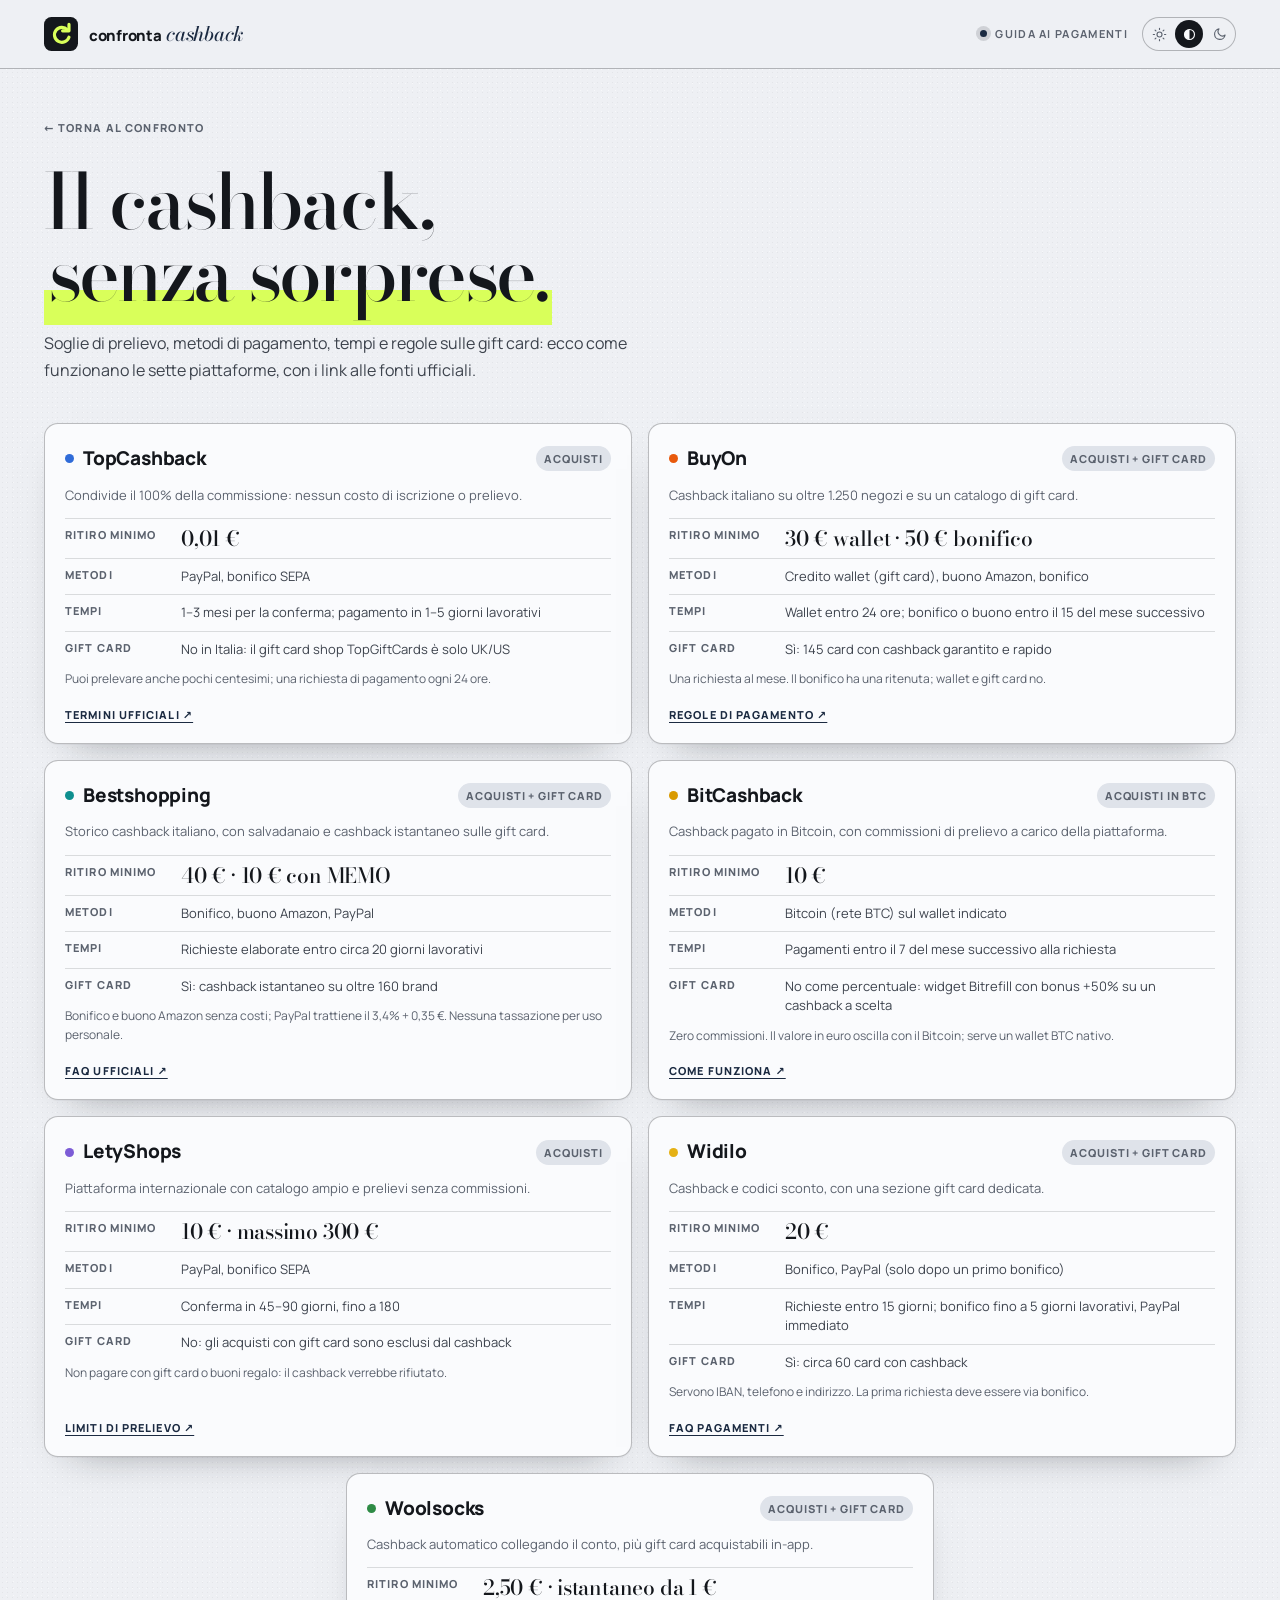
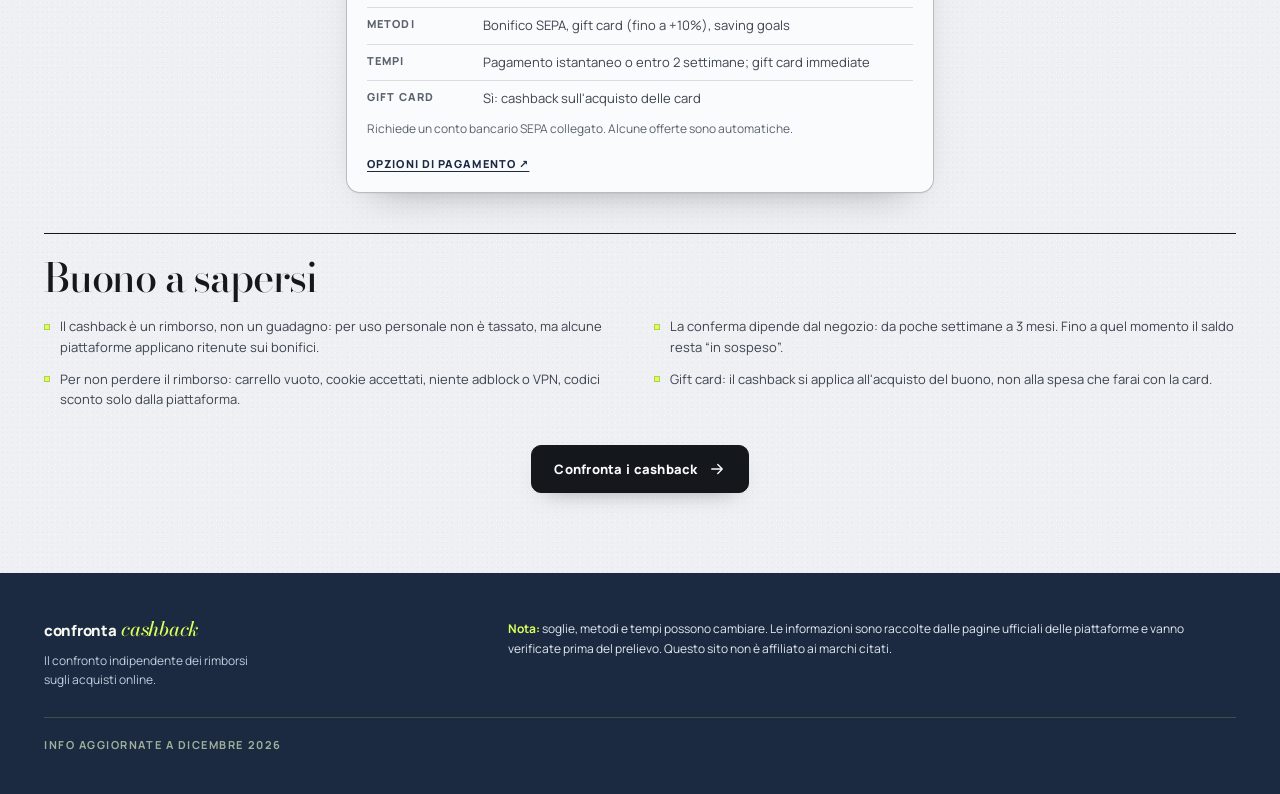
==== commit 10cd77b1: "data 2026-11-21T01:50:59Z" ====
--- a/faq.html
+++ b/faq.html
@@ -4,14 +4,14 @@
   <meta charset="UTF-8" />
   <meta name="viewport" content="width=device-width, initial-scale=1" />
   <title>FAQ cashback — Soglie, prelievi e gift card | ConfrontaCashback</title>
-  <meta name="description" content="Soglie minime di prelievo, metodi di pagamento, tempi e regole sulle gift card delle nove piattaforme di cashback e sconto confrontate." />
+  <meta name="description" content="Soglie minime di prelievo, metodi di pagamento, tempi e regole sulle gift card delle sette piattaforme cashback confrontate." />
   <meta name="theme-color" content="#eef0f4" media="(prefers-color-scheme: light)" />
   <meta name="theme-color" content="#0e1216" media="(prefers-color-scheme: dark)" />
   <link rel="icon" href="favicon.svg" type="image/svg+xml" />
   <link rel="preload" href="fonts/bodoni-normal-latin.woff2" as="font" type="font/woff2" crossorigin />
   <link rel="preload" href="fonts/manrope-latin.woff2" as="font" type="font/woff2" crossorigin />
-  <script src="theme.js?v=20261122"></script>
-  <link rel="stylesheet" href="style.css?v=20261124f" />
+  <script src="theme.js?v=20261102b"></script>
+  <link rel="stylesheet" href="style.css?v=20261102b" />
 </head>
 <body>
   <a class="skip" href="#faq">Salta alle FAQ</a>
@@ -52,7 +52,7 @@
       <h1>Il cashback,<br /><span class="h1-accent">senza sorprese.</span></h1>
       <p class="faq-intro">
         Soglie di prelievo, metodi di pagamento, tempi e regole sulle gift card:
-        ecco come funzionano le nove piattaforme, con i link alle fonti ufficiali.
+        ecco come funzionano le sette piattaforme, con i link alle fonti ufficiali.
       </p>
     </header>
 
@@ -61,7 +61,7 @@
       <article class="faq-card">
         <header class="faq-card-head">
           <span class="pdot" style="--dot:#2f6bd8" aria-hidden="true"></span>
-          <h2 id="topcashback">TopCashback</h2>
+          <h2>TopCashback</h2>
           <span class="faq-tag">Acquisti</span>
         </header>
         <p class="faq-desc">Condivide il 100% della commissione: nessun costo di iscrizione o prelievo.</p>
@@ -78,7 +78,7 @@
       <article class="faq-card">
         <header class="faq-card-head">
           <span class="pdot" style="--dot:#e8590c" aria-hidden="true"></span>
-          <h2 id="buyon">BuyOn</h2>
+          <h2>BuyOn</h2>
           <span class="faq-tag">Acquisti + gift card</span>
         </header>
         <p class="faq-desc">Cashback italiano su oltre 1.250 negozi e su un catalogo di gift card.</p>
@@ -95,7 +95,7 @@
       <article class="faq-card">
         <header class="faq-card-head">
           <span class="pdot" style="--dot:#0e8f8f" aria-hidden="true"></span>
-          <h2 id="bestshopping">Bestshopping</h2>
+          <h2>Bestshopping</h2>
           <span class="faq-tag">Acquisti + gift card</span>
         </header>
         <p class="faq-desc">Storico cashback italiano, con salvadanaio e cashback istantaneo sulle gift card.</p>
@@ -112,7 +112,7 @@
       <article class="faq-card">
         <header class="faq-card-head">
           <span class="pdot" style="--dot:#d99a00" aria-hidden="true"></span>
-          <h2 id="bitcashback">BitCashback</h2>
+          <h2>BitCashback</h2>
           <span class="faq-tag">Acquisti in BTC</span>
         </header>
         <p class="faq-desc">Cashback pagato in Bitcoin, con commissioni di prelievo a carico della piattaforma.</p>
@@ -129,7 +129,7 @@
       <article class="faq-card">
         <header class="faq-card-head">
           <span class="pdot" style="--dot:#7c5cd6" aria-hidden="true"></span>
-          <h2 id="letyshops">LetyShops</h2>
+          <h2>LetyShops</h2>
           <span class="faq-tag">Acquisti</span>
         </header>
         <p class="faq-desc">Piattaforma internazionale con catalogo ampio e prelievi senza commissioni.</p>
@@ -146,7 +146,7 @@
       <article class="faq-card">
         <header class="faq-card-head">
           <span class="pdot" style="--dot:#e5b115" aria-hidden="true"></span>
-          <h2 id="widilo">Widilo</h2>
+          <h2>Widilo</h2>
           <span class="faq-tag">Acquisti + gift card</span>
         </header>
         <p class="faq-desc">Cashback e codici sconto, con una sezione gift card dedicata.</p>
@@ -162,25 +162,8 @@
 
       <article class="faq-card">
         <header class="faq-card-head">
-          <span class="pdot" style="--dot:#e6007e" aria-hidden="true"></span>
-          <h2 id="beruby">Beruby</h2>
-          <span class="faq-tag">Acquisti + gift card</span>
-        </header>
-        <p class="faq-desc">Piattaforma spagnola con oltre 1.400 negozi e una sezione viaggi; cashback condiviso e prelievi senza costi.</p>
-        <dl class="faq-list">
-          <div><dt>Ritiro minimo</dt><dd class="faq-min">1 € · primo prelievo 10 €</dd></div>
-          <div><dt>Metodi</dt><dd>PayPal, bonifico SEPA (gratuiti)</dd></div>
-          <div><dt>Tempi</dt><dd>Pagamenti entro 5 giorni lavorativi; conferma acquisto in 2–3 giorni</dd></div>
-          <div><dt>Gift card</dt><dd>Sì, ma un'unica offerta a partire dall'1%: non è confrontabile per singolo brand</dd></div>
-        </dl>
-        <p class="faq-note">Il primo pagamento richiede 10 €; i successivi partono da 1 €.</p>
-        <a class="faq-source" href="https://it.beruby.com/web/faq" target="_blank" rel="noopener">FAQ ufficiali ↗</a>
-      </article>
-
-      <article class="faq-card">
-        <header class="faq-card-head">
           <span class="pdot" style="--dot:#2e8b45" aria-hidden="true"></span>
-          <h2 id="woolsocks">Woolsocks</h2>
+          <h2>Woolsocks</h2>
           <span class="faq-tag">Acquisti + gift card</span>
         </header>
         <p class="faq-desc">Cashback automatico collegando il conto, più gift card acquistabili in-app.</p>
@@ -192,23 +175,6 @@
         </dl>
         <p class="faq-note">Richiede un conto bancario SEPA collegato. Alcune offerte sono automatiche.</p>
         <a class="faq-source" href="https://support.woolsocks.eu/hc/it/articles/4406855220370-Opzioni-di-pagamento" target="_blank" rel="noopener">Opzioni di pagamento ↗</a>
-      </article>
-
-      <article class="faq-card">
-        <header class="faq-card-head">
-          <span class="pdot" style="--dot:#c8102e" aria-hidden="true"></span>
-          <h2 id="mygiftcard">MyGiftCard</h2>
-          <span class="faq-tag">Gift card · sconto</span>
-        </header>
-        <p class="faq-desc">Il portale gift card di Esselunga: carte di brand terzi, spesso in promozione con sconto immediato.</p>
-        <dl class="faq-list">
-          <div><dt>Tipo</dt><dd>Sconto immediato sul prezzo della carta, non cashback</dd></div>
-          <div><dt>Sconti</dt><dd>Variabili; in promo spesso 7–10% su alcune carte</dd></div>
-          <div><dt>Catalogo</dt><dd>Gift card di terzi; tagli e disponibilità variabili</dd></div>
-          <div><dt>Gift card</dt><dd>Sì, è il catalogo stesso</dd></div>
-        </dl>
-        <p class="faq-note">Per Esselunga: la carta regalo si compra su esselunga.it; il catalogo di carte di altri brand è su MyGiftCard. 0% = nessuna promozione attiva. Lo sconto si applica al prezzo della carta, non alla spesa successiva.</p>
-        <a class="faq-source" href="https://esselunga.mygiftcard.it/shop" target="_blank" rel="noopener">Shop ufficiale ↗</a>
       </article>
 
     </section>
@@ -219,7 +185,7 @@
         <li>Il cashback è un rimborso, non un guadagno: per uso personale non è tassato, ma alcune piattaforme applicano ritenute sui bonifici.</li>
         <li>La conferma dipende dal negozio: da poche settimane a 3 mesi. Fino a quel momento il saldo resta “in sospeso”.</li>
         <li>Per non perdere il rimborso: carrello vuoto, cookie accettati, niente adblock o VPN, codici sconto solo dalla piattaforma.</li>
-        <li>Gift card: il cashback si applica all'acquisto del buono (sconto immediato o rimborso sul buono), non alla spesa che farai con la card.</li>
+        <li>Gift card: il cashback si applica all'acquisto del buono, non alla spesa che farai con la card.</li>
       </ul>
     </section>
 
@@ -255,6 +221,5 @@
       }
     })();
   </script>
-  <!-- Cloudflare Web Analytics --><script type='module' src='https://static.cloudflareinsights.com/beacon.min.js' data-cf-beacon='{"token": "85495067e95d4c76977c3bfecfad4ef0"}'></script><!-- End Cloudflare Web Analytics -->
 </body>
 </html>
--- a/style.css
+++ b/style.css
@@ -947,272 +947,3 @@
     justify-self: center;
   }
 }
-
-/* ------------------------- 2026 visual polish ------------------------- */
-/* Ticker: fade the edges instead of cutting words. */
-.ticker {
-  -webkit-mask-image: linear-gradient(90deg, transparent 0, #000 4%, #000 96%, transparent 100%);
-  mask-image: linear-gradient(90deg, transparent 0, #000 4%, #000 96%, transparent 100%);
-}
-
-/* Press states, in addition to hover. */
-.btn:active { transform: translateY(1px); }
-.chip:active { transform: translateY(1px); }
-.rate-link { transition: transform 140ms ease-out; }
-.rate-link:hover { transform: translateY(-1px); }
-
-/* Keep the merchant column visible while the 9-platform table scrolls. */
-thead th:first-child {
-  position: sticky; left: 0; z-index: 15;
-  background: var(--thead-bg);
-}
-tbody tr:not(.group-row) td:first-child {
-  position: sticky; left: 0; z-index: 4;
-  background: var(--paper-2);
-  box-shadow: 10px 0 16px -16px rgba(0, 0, 0, 0.45);
-}
-.merchant-row:hover td { background: var(--row-hover); }
-.merchant-row:hover td:first-child { background: var(--row-hover); }
-
-/* Let all nine platform columns fit on a 1440 screen. */
-@media (min-width: 1300px) {
-  table { font-size: 13px; }
-  thead th { padding: 12px 9px; font-size: 10.5px; letter-spacing: 0.12em; }
-  thead th:first-child { width: 24%; }
-  tbody td { padding: 10px 9px; }
-  .m-name { font-size: 13px; }
-  .m-cat { font-size: 10.5px; }
-  .rate .prefix { font-size: 10px; }
-  .rate .num { font-size: 13px; }
-  .rate .unit { font-size: 10.5px; }
-}
-
-/* At tablet widths the table scrolls: say so, and keep the click hint hidden. */
-.scroll-hint { display: none; }
-@media (min-width: 761px) and (max-width: 1299px) {
-  .click-hint { display: none; }
-  .scroll-hint { display: inline; }
-}
-
-/* Phone hero: avoid four ragged lines on a 390 screen. */
-@media (max-width: 760px) {
-  .hero h1 { font-size: clamp(34px, 9.8vw, 48px); line-height: 0.98; }
-}
-
-/* Compact, quieter hero: the table is the product, not the hero. */
-.hero.hero-compact {
-  grid-template-columns: minmax(0, 1fr) 300px;
-  gap: 56px;
-  padding-top: 48px;
-  padding-bottom: 40px;
-  align-items: start;
-}
-.hero-compact h1 {
-  font-size: clamp(38px, 4vw, 52px);
-  line-height: 1.02;
-  letter-spacing: -0.025em;
-  font-weight: 500;
-}
-.hero-kicker {
-  margin: 0 0 13px;
-  font-size: 10.5px; font-weight: 800; letter-spacing: 0.14em;
-  text-transform: uppercase; color: var(--muted);
-}
-.hero-compact .lede {
-  max-width: 58ch; margin-top: 18px;
-  font-size: 16px; line-height: 1.58;
-}
-.hero-compact .hero-actions { margin-top: 22px; align-items: center; }
-.link-quiet {
-  padding: 10px 2px;
-  font-size: 12px; font-weight: 800;
-  color: var(--muted); text-decoration: none;
-}
-.link-quiet:hover { color: var(--ink); text-decoration: underline; text-underline-offset: 3px; }
-
-.hero-platforms {
-  border-top: 1px solid var(--line-strong);
-  padding-top: 15px;
-}
-.hero-platforms ul {
-  list-style: none; margin: 0; padding: 0;
-  display: grid; grid-template-columns: 1fr 1fr; gap: 0 16px;
-}
-.hero-platforms li {
-  display: flex; align-items: center; gap: 8px;
-  padding: 7px 0; border-bottom: 1px solid var(--line);
-  font-size: 12px; font-weight: 700; color: var(--ink-2);
-}
-.hero-platforms li .pdot { width: 6px; height: 6px; flex: none; }
-.hero-data { margin: 14px 0 0; font-size: 11px; line-height: 1.65; color: var(--muted); }
-.hero-data strong { color: var(--ink); font-weight: 800; }
-
-/* Lighter active chips: a filter, not a wall of black pills. */
-.chip { font-family: inherit; }
-.chip.is-on {
-  background: var(--paper-3);
-  color: var(--ink);
-  border-color: var(--line-strong);
-}
-.chip.is-on:hover { border-color: var(--ink); }
-.chip-reset {
-  padding: 7px 4px;
-  border: 0; background: none;
-  color: var(--muted); font-family: inherit;
-  font-size: 11px; font-weight: 800; letter-spacing: 0.02em;
-  text-decoration: underline; text-underline-offset: 3px;
-  cursor: pointer;
-}
-.chip-reset:hover, .chip-reset.is-active { color: var(--ink); }
-
-@media (max-width: 1040px) {
-  .hero.hero-compact { grid-template-columns: minmax(0, 1fr); gap: 26px; }
-}
-@media (max-width: 760px) {
-  .hero.hero-compact { padding-top: 34px; padding-bottom: 30px; }
-  .hero.hero-compact h1 { font-size: clamp(32px, 9vw, 42px); }
-  .hero-compact .lede { font-size: 15px; }
-}
-@media (max-width: 520px) {
-  .hero-compact .hero-actions { flex-direction: column; align-items: stretch; }
-  .hero-compact .link-quiet { text-align: center; padding: 7px 0; }
-  .hero-platforms ul { grid-template-columns: 1fr 1fr; }
-}
-
-/* FAQ line under the hero copy, with a rotating question. */
-.hero-faq {
-  display: flex; flex-wrap: wrap; align-items: baseline; gap: 6px 11px;
-  max-width: 58ch; margin: 15px 0 0; padding-top: 13px;
-  border-top: 1px solid var(--line);
-}
-.hero-faq-label {
-  font-size: 10.5px; font-weight: 800; letter-spacing: 0.14em;
-  text-transform: uppercase; color: var(--muted); text-decoration: none;
-}
-.hero-faq-label:hover { color: var(--ink); }
-.hero-faq-question {
-  font-size: 12px; color: var(--ink-2);
-  text-decoration: underline; text-underline-offset: 3px;
-  text-decoration-color: var(--line-strong);
-}
-.hero-faq-question:hover { color: var(--ink); text-decoration-color: currentColor; }
-.faq-card h2 { scroll-margin-top: 88px; }
-
-/* Mobile table: compact platform chips instead of one full row per platform. */
-@media (max-width: 760px) {
-  .merchant-row {
-    display: flex; flex-wrap: wrap; align-items: stretch;
-    gap: 6px; padding: 10px 10px 12px;
-  }
-  .merchant-row td { border: 0; padding: 0; min-height: 0; }
-  .merchant-row td.merchant {
-    display: block; flex: 1 0 100%;
-    padding: 2px 2px 9px; margin-bottom: 4px;
-    border-bottom: 1px dashed var(--line-strong);
-  }
-  .merchant-row td.rate-cell {
-    display: flex; flex: 1 1 calc(50% - 4px);
-    align-items: center; justify-content: space-between;
-    gap: 8px; min-width: 0;
-    padding: 6px 8px;
-    border: 1px solid var(--line);
-    border-radius: 8px;
-    background: var(--paper);
-  }
-  .merchant-row td.rate-cell::before {
-    flex: 1 1 auto; min-width: 0;
-    overflow: hidden; text-overflow: ellipsis; white-space: nowrap;
-    font-size: 9.5px; font-weight: 800; letter-spacing: 0.08em;
-    color: var(--muted);
-  }
-  .merchant-row td.rate-cell .rate { flex: none; }
-  .merchant-row td.rate-cell .rate .num { font-size: 13px; }
-  .merchant-row td.rate-cell .rate.is-best { padding: 2px 6px 3px; }
-  .merchant-row td.cell-none { display: none; }
-  .merchant-row:hover td { background: transparent; }
-  .merchant-row:hover td.rate-cell { background: var(--paper); }
-  .merchant-row .m-name { font-size: 14px; }
-  .merchant-row .m-meta { margin-top: 3px; }
-}
-
-/* Mobile chips: keep platform names readable; abbreviate "fino a" as ≤. */
-@media (max-width: 760px) {
-  .merchant-row td.rate-cell { padding: 6px 7px; }
-  .merchant-row td.rate-cell::before {
-    font-size: 9px; letter-spacing: 0.04em;
-  }
-  .merchant-row td.rate-cell .rate .prefix {
-    margin: 0; font-size: 0;
-  }
-  .merchant-row td.rate-cell .rate .prefix::after {
-    content: "≤"; font-size: 10px; font-weight: 800; letter-spacing: 0;
-  }
-}
-
-/* Mobile: search-first; the table is hidden until a search or explicit reveal. */
-.mobile-table-control { display: none; }
-.result-bar[hidden], .table-panel[hidden], .mobile-table-control[hidden] { display: none !important; }
-
-@media (max-width: 760px) {
-  .mobile-table-control {
-    display: flex; flex-wrap: wrap; align-items: center;
-    justify-content: space-between; gap: 10px 14px;
-    margin: 12px 0 4px; padding: 10px 11px;
-    border: 1px solid var(--line); border-radius: 10px;
-    background: var(--paper);
-  }
-  .mobile-table-hint {
-    flex: 1 1 170px; margin: 0;
-    font-size: 12px; line-height: 1.4; color: var(--muted);
-  }
-  .table-toggle {
-    flex: none; min-height: 44px; padding: 0 12px;
-    border: 1px solid var(--line-strong); border-radius: 8px;
-    background: var(--paper-2); color: var(--ink);
-    font-family: inherit; font-size: 11px; font-weight: 800;
-    cursor: pointer;
-  }
-  .table-toggle:hover { border-color: var(--ink); }
-  .table-toggle:focus-visible { outline: 2px solid var(--ink); outline-offset: 2px; }
-}
-
-/* Mobile chips: make room for the longest platform name (TopCashback). */
-@media (max-width: 760px) {
-  .merchant-row td.rate-cell::before {
-    font-size: 8.5px; letter-spacing: 0.01em;
-  }
-  .merchant-row td.rate-cell .best-ico { display: none; }
-  .merchant-row td.rate-cell .rate { gap: 2px; }
-}
-
-/* Mobile chips v2: stacked label + rate, three per row where it fits. */
-@media (max-width: 760px) {
-  .merchant-row td.rate-cell {
-    flex: 1 1 calc(33.333% - 4px);
-    min-width: 88px; min-height: 48px;
-    flex-direction: column; align-items: flex-start; justify-content: center;
-    gap: 1px; padding: 6px 8px 7px;
-  }
-  .merchant-row td.rate-cell::before {
-    flex: none; width: 100%;
-    font-size: 8.5px; letter-spacing: 0.02em;
-  }
-  .merchant-row td.rate-cell .rate { gap: 2px; }
-  .merchant-row td.rate-cell .rate .num { font-size: 13.5px; }
-  .merchant-row td.rate-cell .rate.is-best { padding: 1px 5px 2px; margin-left: -2px; }
-}
-
-/* Very small phones: keep the topbar inside 320px. */
-@media (max-width: 360px) {
-  .wrap { padding: 0 18px; }
-  .topbar-inner { gap: 10px; }
-  .topbar-right { gap: 8px; }
-  .theme-switch { padding: 1px; }
-  .theme-btn { width: 26px; height: 26px; }
-}
-
-/* Touch: 44px targets for the platform filters on phones. */
-@media (max-width: 760px) {
-  .chip { min-height: 44px; padding: 9px 13px; }
-  .chip-reset { min-height: 44px; padding: 9px 6px; }
-}
